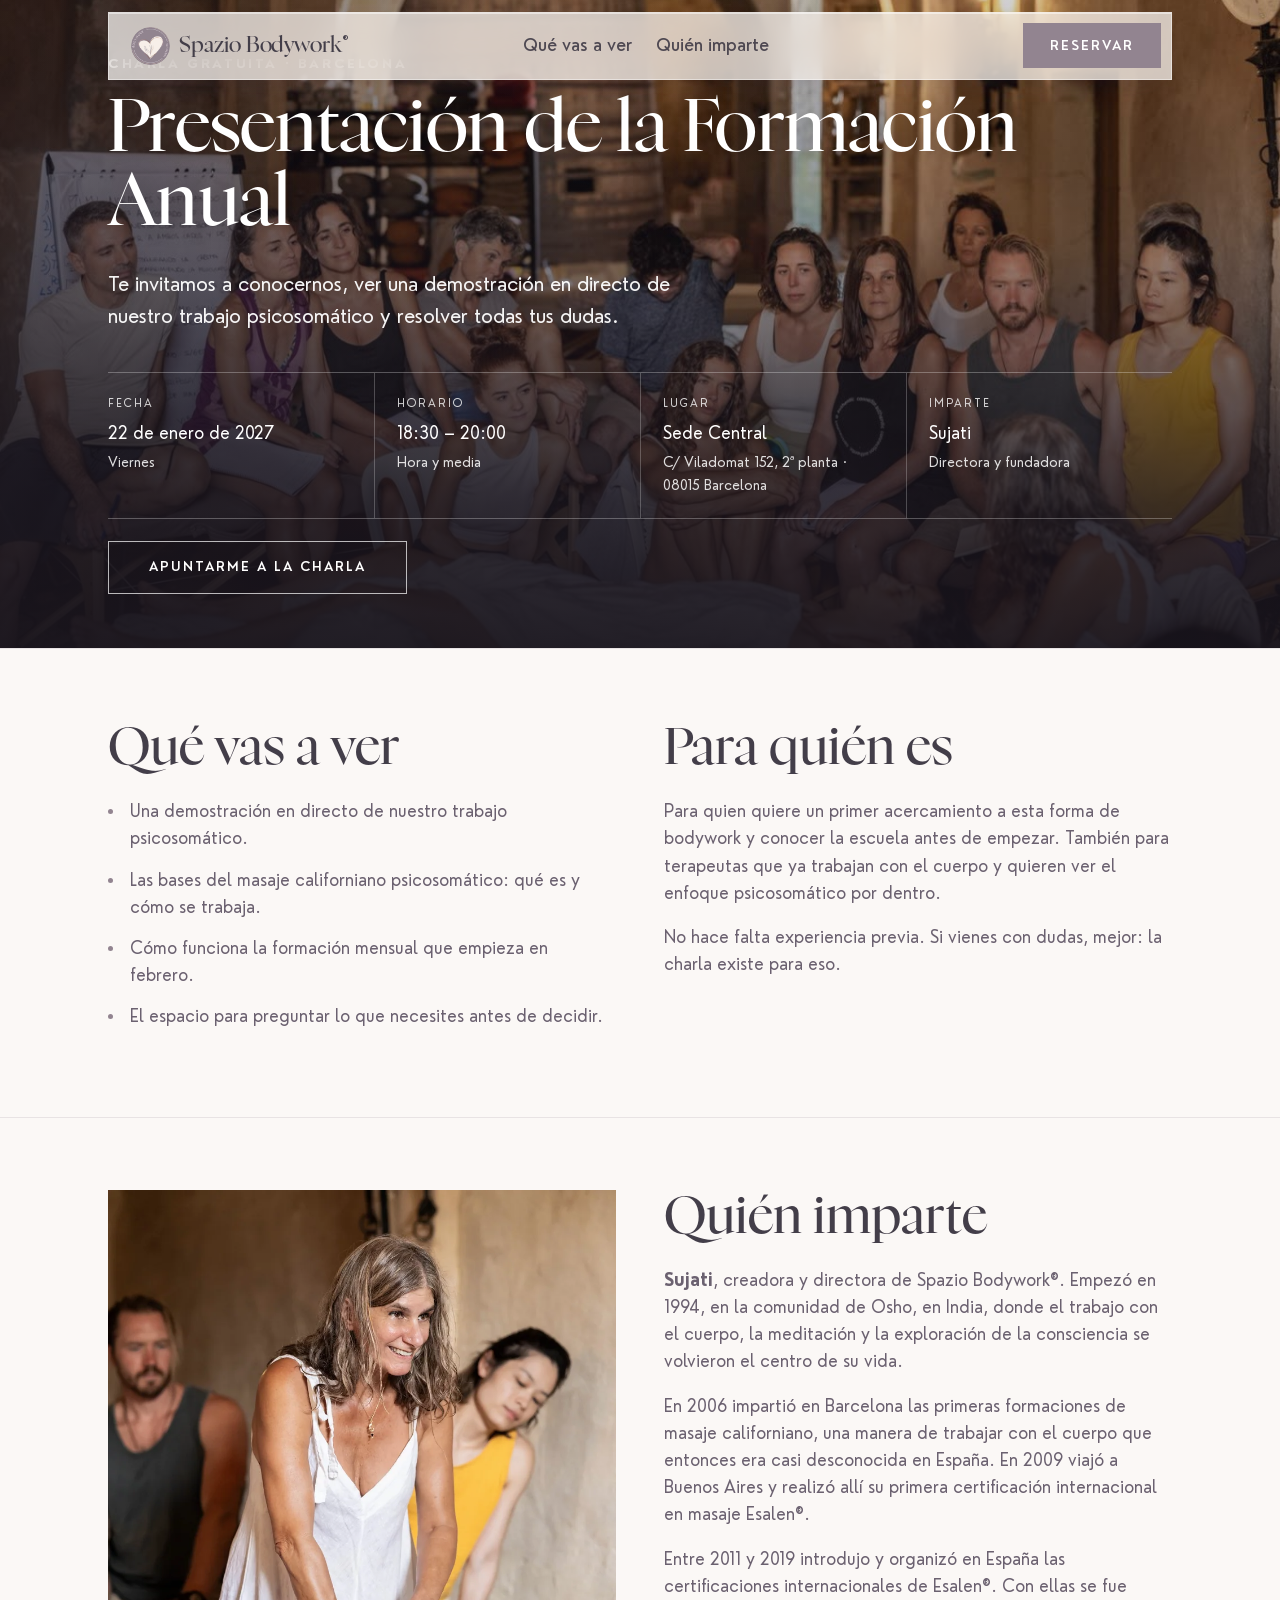
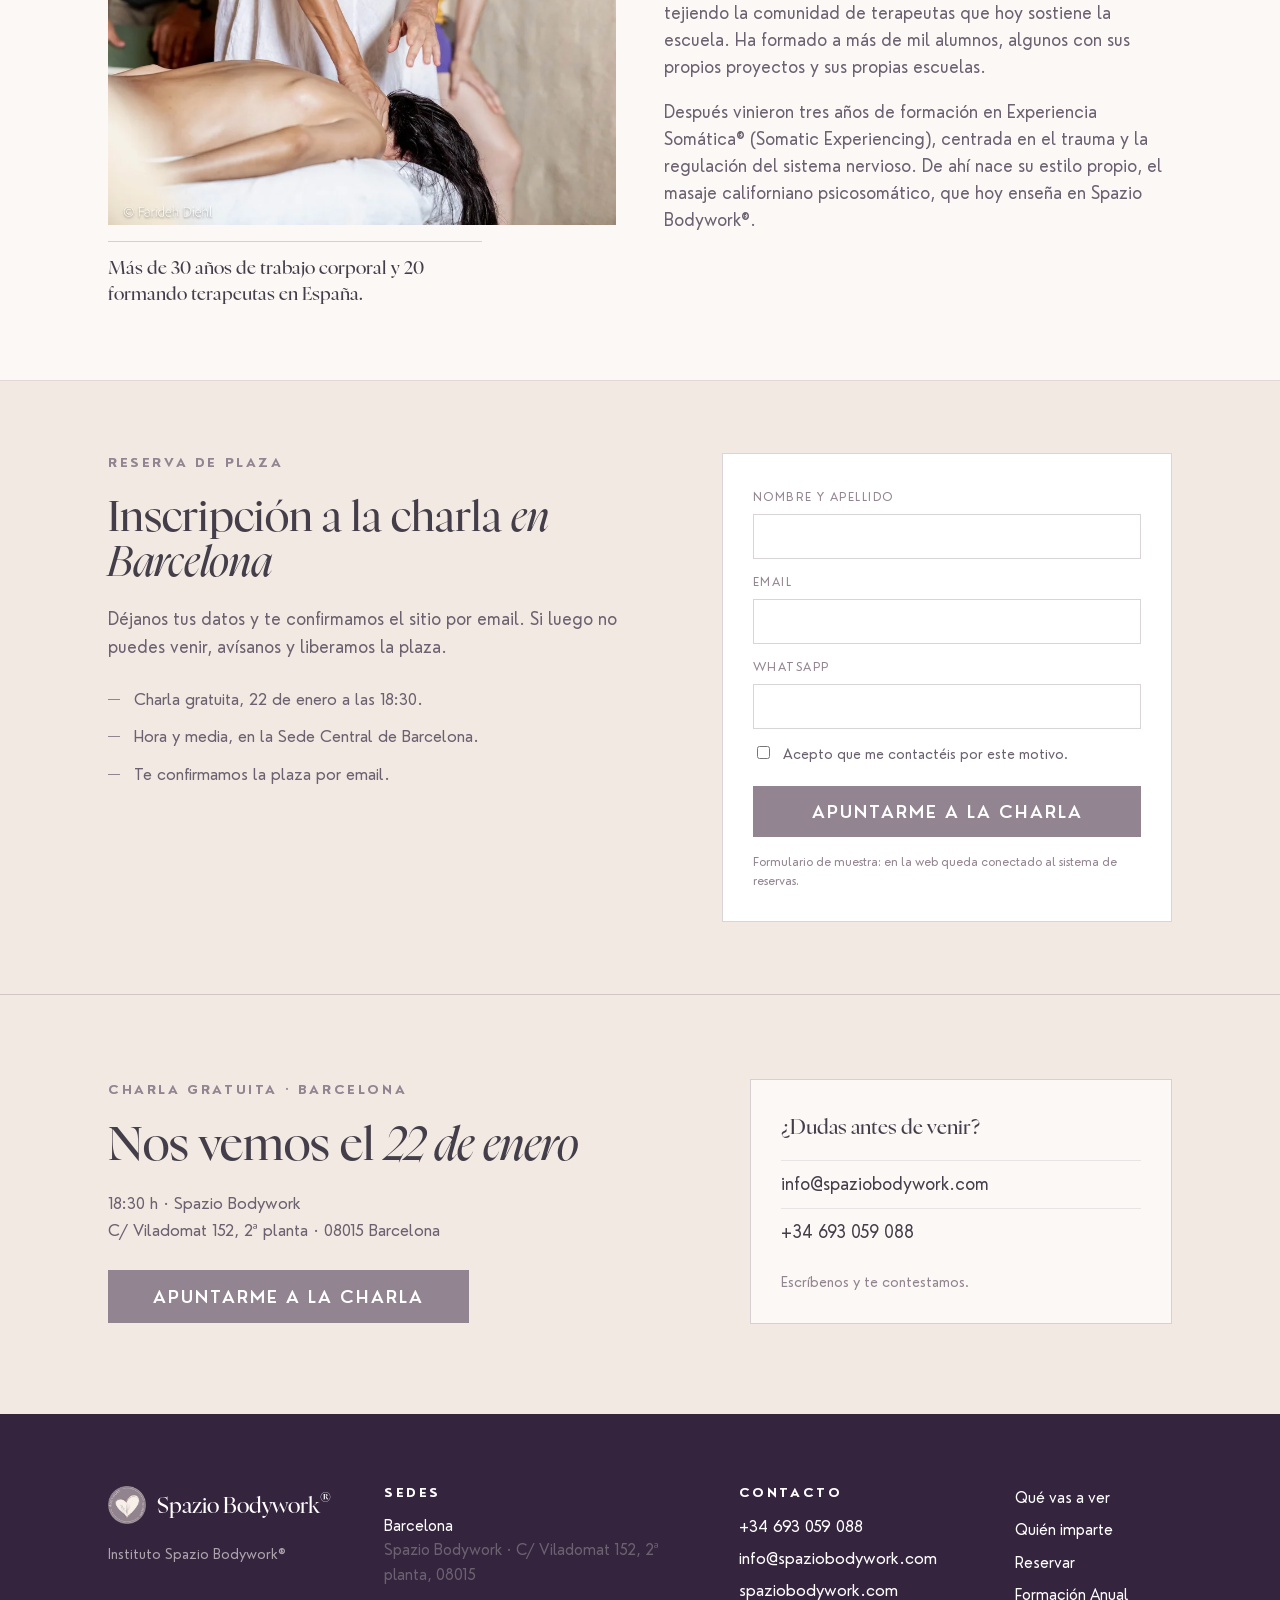
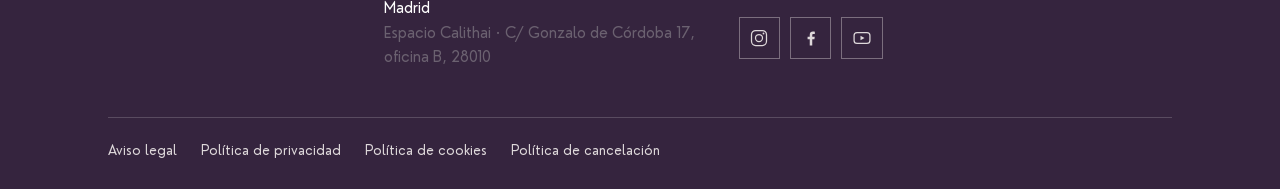
==== charla/index.html @ 4efbade4 "Charla: mas aire entre cabecera y antetitulo en movil" ====
<!doctype html>
<html lang="es">
<head>
<meta charset="utf-8">
<meta name="viewport" content="width=device-width, initial-scale=1">
<meta name="robots" content="noindex, nofollow">
<title>Charla gratuita · Presentación de la Formación Anual · Barcelona, 22 de enero de 2027</title>
<meta name="description" content="Charla gratuita de presentación de la Formación Anual de Masaje Californiano Psicosomático. Barcelona, 22 de enero de 2027, de 18:30 a 20:00. Imparte Sujati.">
<link rel="stylesheet" href="../formacion-anual/fonts.css">
<style>
  :root{
    /* identidad del sitio (igual que Formación Anual e Inmersión) */
    --primary:#928490; --secondary:#DBC1AD; --textc:#433E49; --accent:#35243E;
    --white:#FBF8F6; --paperc:#F3E8EB; --muted:#6B6170;
    --line:rgb(146 132 144/.35); --line-soft:rgb(146 132 144/.18);
    --plum:var(--textc); --plum-soft:var(--muted); --mauve:var(--primary); --ink:var(--textc);
    --cream:var(--paperc); --paper:var(--white);
    --serif:'Nyght Serif','Cormorant Garamond',Georgia,serif;
    --sans:'Nourd','Inter',system-ui,sans-serif;
  }
  *{box-sizing:border-box}
  html{-webkit-text-size-adjust:100%}
  body{margin:0;background:var(--paper);color:var(--ink);font-family:var(--sans);font-weight:400;font-size:1.0625rem;line-height:1.6}
  a{color:inherit}
  .wrap{max-width:1120px;margin:0 auto;padding:0 28px}
  /* cabecera (misma que Formación Anual e Inmersión) */
  .site-header{position:fixed;inset:.75rem 0 auto 0;z-index:50;width:calc(min(1120px,100%) - 56px);margin-inline:auto;
    display:grid;grid-template-columns:1fr auto 1fr;align-items:center;gap:1rem;
    padding:.65rem .65rem .65rem 1.4rem;color:var(--plum);
    background:rgb(251 248 246/.74);-webkit-backdrop-filter:blur(18px) saturate(1.4);backdrop-filter:blur(18px) saturate(1.4);
    border:1px solid rgb(255 255 255/.45);box-shadow:0 10px 30px -18px rgb(53 36 62/.35), inset 0 1px 0 rgb(255 255 255/.5)}
  @supports not ((backdrop-filter:blur(1px)) or (-webkit-backdrop-filter:blur(1px))){.site-header{background:rgb(251 248 246/.94)}}
  .site-header .wordmark{font-family:var(--serif);font-weight:400;font-size:1.35rem;letter-spacing:-.005em;
    text-decoration:none;white-space:nowrap;color:var(--plum);display:inline-flex;align-items:center;gap:.6rem}
  .site-header .isotipo{width:2.4rem;height:2.4rem;flex:none;border-radius:50%}
  .site-header .wordmark sup{font-family:var(--sans);font-size:.5em;margin-left:1px}
  .site-nav{display:flex;gap:clamp(1.25rem,.9rem + .8vw,2.25rem)}
  .site-nav a{font-size:1.0625rem;font-weight:500;text-decoration:none;opacity:.92;color:var(--plum)}
  .site-nav a:hover{opacity:1;text-decoration:underline;text-underline-offset:6px;text-decoration-thickness:1px}
  .site-header .btn{justify-self:end;margin-top:0;padding:11px 26px;font-size:.8125rem}
  .nav-toggle{display:none;width:2.6rem;height:2.6rem;padding:0;flex:none;align-items:center;justify-content:center;
    flex-direction:column;gap:4px;border:1px solid var(--line);background:transparent;cursor:pointer}
  .nav-toggle span{display:block;width:1.1rem;height:1px;background:var(--plum);transition:transform .3s ease,opacity .3s ease}
  body.nav-open .nav-toggle span:first-child{transform:translateY(5px) rotate(45deg)}
  body.nav-open .nav-toggle span:nth-child(2){opacity:0}
  body.nav-open .nav-toggle span:last-child{transform:translateY(-5px) rotate(-45deg)}
  .nav-cta{display:none}
  /* hero */
  /* hero: la información va encima de la foto */
  .hero{position:relative;isolation:isolate;color:#fff;display:flex;align-items:flex-end;
        min-height:clamp(560px,72vh,760px);overflow:hidden;background:#2a2530}
  .hero-img{position:absolute;inset:0;width:100%;height:100%;object-fit:cover;object-position:50% 38%;z-index:-2}
  .hero-scrim{position:absolute;inset:0;z-index:-1;
    background:
      linear-gradient(180deg,rgba(24,20,28,.20) 0%,rgba(24,20,28,.40) 38%,rgba(24,20,28,.84) 78%,rgba(24,20,28,.94) 100%),
      linear-gradient(90deg,rgba(24,20,28,.5) 0%,rgba(24,20,28,.22) 42%,rgba(24,20,28,0) 68%)}
  .hero-inner{width:100%;max-width:1120px;margin:0 auto;padding:0 28px 54px}
  .hero .label{color:rgba(255,255,255,.88);margin-bottom:18px}
  .hero h1{color:#fff;max-width:24ch;text-shadow:0 1px 24px rgba(0,0,0,.25)}
  .hero .lead{color:rgba(255,255,255,.95);max-width:52ch}
  .label{font-weight:700;font-size:.8125rem;letter-spacing:.2em;text-transform:uppercase;color:var(--mauve);margin:0 0 22px}
  h1{font-family:var(--serif);font-weight:400;font-size:clamp(2.4rem,1.2rem + 4.2vw,5.6rem);line-height:1.02;letter-spacing:-.01em;margin:0;max-width:22ch;color:var(--plum)}
  h1 em{font-style:italic}
  .lead{font-size:1.25rem;line-height:1.6;max-width:54ch;margin:26px 0 0;color:var(--plum-soft)}
  .datos{display:grid;grid-template-columns:repeat(4,minmax(0,1fr));gap:0;margin:40px 0 0;border-top:1px solid rgba(255,255,255,.28);border-bottom:1px solid rgba(255,255,255,.28)}
  .dato{padding:22px 22px 22px 0}
  .dato + .dato{padding-left:22px;border-left:1px solid rgba(255,255,255,.24)}
  .dato dt{font-size:11px;letter-spacing:.18em;text-transform:uppercase;color:rgba(255,255,255,.8);margin:0 0 8px}
  .dato dd{margin:0;font-size:17px;color:#fff}
  .dato dd span{display:block;font-size:14px;color:rgba(255,255,255,.85);margin-top:4px}
  /* secciones */
  section.blk{padding:72px 0;border-top:1px solid var(--line-soft);scroll-margin-top:96px}
  h2{font-family:var(--serif);font-weight:400;font-size:clamp(2.1rem,1.6rem + 2vw,3.6rem);line-height:1.08;letter-spacing:0;margin:0 0 22px;color:var(--plum);max-width:26ch}
  .cols{display:grid;grid-template-columns:minmax(0,1fr) minmax(0,1fr);gap:48px}
  ul.lista{list-style:none;margin:0;padding:0}
  ul.lista li{position:relative;padding:0 0 14px 22px;color:var(--plum-soft)}
  ul.lista li:before{content:"";position:absolute;left:0;top:11px;width:5px;height:5px;border-radius:50%;background:var(--mauve)}
  p{max-width:62ch;color:var(--plum-soft)}
  /* cierre */
  .cierre{background:rgb(219 193 173 / .28);border-top:1px solid var(--line);padding:84px 0 90px}
  .cierre-in{display:grid;grid-template-columns:minmax(0,1.15fr) minmax(0,.85fr);gap:72px;align-items:center}
  .cierre .label{color:var(--mauve)}
  .cierre h2{max-width:22ch;font-size:clamp(30px,3.6vw,46px);margin-bottom:18px}
  .cierre h2 em{font-style:italic}
  .cierre .btn{margin-top:26px}
  .contacto{background:var(--white);border:1px solid var(--line);padding:32px 30px 30px}
  .contacto-t{font-family:var(--serif);font-size:20px;color:var(--plum);margin:0 0 16px;max-width:none}
  .contacto-l{display:block;font-size:17px;color:var(--plum);text-decoration:none;padding:10px 0;border-top:1px solid var(--line-soft)}
  .contacto-l:hover{color:var(--mauve)}
  .contacto-n{margin:14px 0 0;font-size:14px;color:var(--mauve);max-width:none}
  .btn{display:inline-flex;align-items:center;justify-content:center;gap:.8rem;background:var(--primary);color:#fff;text-decoration:none;
       padding:15px 44px;border-radius:0;border:1px solid transparent;font-family:var(--sans);font-weight:600;
       font-size:clamp(.95rem,.9rem + .25vw,1.1875rem);letter-spacing:2px;text-transform:uppercase;line-height:21px;margin-top:30px;
       transition:background-color .25s ease,color .25s ease}
  .btn:hover{background:var(--plum)}
  .nota{margin:16px 0 0;font-size:14px;color:var(--mauve)}
  .hero-cta{margin:22px 0 0}
  .hero-cta a{display:inline-flex;align-items:center;justify-content:center;padding:15px 40px;border:1px solid rgb(255 255 255/.7);
    font-family:var(--sans);font-weight:600;font-size:.8125rem;letter-spacing:2px;text-transform:uppercase;color:#fff;
    text-decoration:none;transition:background-color .25s ease,color .25s ease}
  .hero-cta a:hover{background:#fff;color:var(--plum)}
  .quiente{align-items:start}
  .retrato{margin:0}
  .retrato img{width:100%;height:auto;display:block;filter:saturate(.95)}
  .retrato figcaption{font-family:var(--serif);font-size:18px;line-height:1.45;color:var(--plum);
    margin-top:16px;padding-top:14px;border-top:1px solid var(--line);max-width:34ch}
  .cierre-datos{margin:0;font-size:16px;line-height:1.7;color:var(--plum-soft)}
  .reserva{background:rgb(219 193 173 / .28)}
  .form-wrap{display:grid;grid-template-columns:minmax(0,1.1fr) minmax(0,.9fr);gap:64px;align-items:start}
  .reserva-txt .label{color:var(--mauve)}
  .reserva-txt h2{font-size:clamp(28px,3.4vw,42px);max-width:20ch;margin-bottom:20px}
  .reserva-txt h2 em{font-style:italic}
  .mini{list-style:none;margin:26px 0 0;padding:0}
  .mini li{position:relative;padding:0 0 12px 26px;color:var(--plum-soft);font-size:16px}
  .mini li:before{content:"";position:absolute;left:0;top:12px;width:12px;height:1px;background:var(--mauve)}
  .form.card{background:#fff;border:1px solid var(--line);padding:34px 30px 30px}
  .form{display:grid;gap:14px}
  .form label{display:block;font-size:12px;letter-spacing:.12em;text-transform:uppercase;color:var(--mauve)}
  .form input[type=text],.form input[type=email],.form input[type=tel]{
    display:block;width:100%;margin-top:7px;padding:12px 14px;border:1px solid var(--line);
    background:#fff;font-family:var(--sans);font-size:16px;color:var(--ink)}
  .form input:focus{outline:none;border-color:var(--mauve)}
  .form .check{display:flex;gap:10px;align-items:flex-start;font-size:14px;letter-spacing:0;text-transform:none;color:var(--plum-soft)}
  .form .check input{margin-top:3px}
  .form .btn{margin-top:6px;border:0;cursor:pointer;font-family:var(--sans)}
  .form-aviso{margin:2px 0 0;font-size:12px;color:var(--mauve)}
  .form-nota{font-size:14px;color:var(--mauve)}
  /* pie de página (mismo patrón que la landing de Formación Anual) */
  .site-footer{background:var(--accent);color:rgb(251 248 246/.85);padding:72px 0 28px;font-size:1rem}
  .site-footer a{text-decoration:none}
  .site-footer a:hover{text-decoration:underline;text-underline-offset:5px}
  .site-footer :focus-visible{outline-color:var(--white)}
  .footer-main{display:grid;grid-template-columns:3fr 4fr 3fr 2fr;gap:40px;padding-bottom:38px}
  .wordmark{display:inline-flex;align-items:center;gap:.7rem;color:#fff;font-family:var(--serif);font-size:1.35rem;letter-spacing:-.005em}
  .isotipo{width:38px;height:38px;display:block}
  .footer-name{margin:.7rem 0 0;color:rgb(251 248 246/.6);font-size:.875rem}
  .footer-h{font-family:var(--sans);font-weight:700;font-size:.8125rem;letter-spacing:.2em;text-transform:uppercase;color:#fff;margin:0 0 14px}
  .site-footer address{font-style:normal;font-size:.95rem;line-height:1.6}
  .site-footer address span{display:block;color:#fff}
  .site-footer address p{margin:0 0 .6rem}
  .footer-col p{margin:0 0 .4rem}
  .footer-col a{color:#fff}
  .social{list-style:none;margin:14px 0 0;padding:0;display:flex;gap:.6rem}
  .social a{display:grid;place-content:center;width:2.6rem;height:2.6rem;border:1px solid rgb(251 248 246/.35);color:rgb(251 248 246/.85);transition:background .2s,color .2s}
  .social a:hover{background:#fff;color:var(--accent);border-color:#fff;text-decoration:none}
  .footer-nav{display:flex;flex-direction:column;gap:.5rem;font-size:.95rem}
  .footer-legal{padding-top:22px;border-top:1px solid rgb(251 248 246/.18)}
  .legal{display:flex;flex-wrap:wrap;gap:24px;font-size:.82rem;margin:0}
  @media (max-width:760px){
    .site-header{grid-template-columns:1fr auto auto;width:calc(100% - 16px);inset:.5rem .5rem auto .5rem;margin-inline:0;padding-left:1rem}
    .site-header .wordmark{font-size:1.15rem}
    .site-header .isotipo{width:2rem;height:2rem}
    .nav-toggle{display:flex}
    .site-nav{display:none;position:fixed;inset:4.2rem .5rem auto .5rem;z-index:49;flex-direction:column;gap:0;padding:.25rem 1.25rem;
      background:rgb(251 248 246/.98);border:1px solid var(--line);box-shadow:0 24px 44px -30px rgb(53 36 62/.55)}
    body.nav-open .site-nav{display:flex}
    .site-nav a{padding-block:.9rem;border-bottom:1px solid var(--line)}
    .site-nav a:last-child{border-bottom:0}
    .nav-cta{display:block;color:var(--plum);font-weight:700}
    .site-header .btn--sm{display:none}
  }
  @media (max-width:900px){.footer-main{grid-template-columns:1fr 1fr;gap:32px}}
  @media (max-width:600px){.site-footer{padding:52px 0 24px}.footer-main{grid-template-columns:1fr;gap:28px}}
  @media (max-width:760px){
    .site-header{grid-template-columns:1fr auto auto;width:calc(100% - 16px);inset:.5rem .5rem auto .5rem;margin-inline:0;padding-left:1rem}
    .site-header .wordmark{font-size:1.15rem}
    .site-header .isotipo{width:2rem;height:2rem}
    .nav-toggle{display:flex}
    .site-nav{display:none;position:fixed;inset:4.2rem .5rem auto .5rem;z-index:49;flex-direction:column;gap:0;padding:.25rem 1.25rem;
      background:rgb(251 248 246/.98);border:1px solid var(--line);box-shadow:0 24px 44px -30px rgb(53 36 62/.55)}
    body.nav-open .site-nav{display:flex}
    .site-nav a{padding-block:.9rem;border-bottom:1px solid var(--line)}
    .site-nav a:last-child{border-bottom:0}
    .nav-cta{display:block;color:var(--plum);font-weight:700}
    .site-header .btn--sm{display:none}
  }
  @media (max-width:900px){
    .datos{grid-template-columns:repeat(2,minmax(0,1fr))}
    .dato:nth-child(3){padding-left:0;border-left:0;border-top:1px solid var(--line)}
    .dato:nth-child(4){border-top:1px solid var(--line)}
  }
  @media (max-width:760px){
    .hero{min-height:0;display:block}
    .hero-inner{padding:138px 22px 40px}
    .hero-cta{margin-top:26px}
    .hero .lead{font-size:17px}
    .lead{font-size:18px}
    .datos{grid-template-columns:1fr;margin-top:28px}
    .dato{padding:12px 0}
    .dato + .dato{padding-left:0;border-left:0;border-top:1px solid var(--line)}
    section.blk{padding:52px 0}
    .cols{grid-template-columns:1fr;gap:26px}
    .form-wrap{grid-template-columns:1fr;gap:30px}
    .form.card{padding:26px 22px 22px}
    .cierre{padding:56px 0 62px}
    .cierre-in{grid-template-columns:1fr;gap:34px}
  }
</style>
</head>
<body>

<header class="site-header">
  <a class="wordmark" href="../formacion-anual/">
    <img class="isotipo" src="../formacion-anual/img/isotipo-spazio.webp" width="256" height="256" alt="">
    <span>Spazio Bodywork<sup>®</sup></span>
  </a>
  <nav class="site-nav" id="site-nav" aria-label="Secciones">
    <a href="#que-vas-a-ver">Qué vas a ver</a>
    <a href="#quien-imparte">Quién imparte</a>
    <a class="nav-cta" href="#reserva">Reservar</a>
  </nav>
  <a class="btn btn--solid btn--sm" href="#reserva">Reservar</a>
  <button class="nav-toggle" type="button" aria-expanded="false" aria-controls="site-nav" aria-label="Abrir menú">
    <span></span><span></span><span></span>
  </button>
</header>

<main>
  <section class="hero">
    <img class="hero-img" src="img/charla-hero.jpg" alt="Sujati acompañando una práctica de masaje californiano ante un grupo alumnos" fetchpriority="high">
    <div class="hero-scrim"></div>
    <div class="hero-inner">
    <p class="label">Charla gratuita · Barcelona</p>
    <h1>Presentación de la Formación Anual</h1>
    <p class="lead">Te invitamos a conocernos, ver una demostración en directo de nuestro trabajo psicosomático y resolver todas tus dudas.</p>

    <dl class="datos">
      <div class="dato"><dt>Fecha</dt><dd>22 de enero de 2027<span>Viernes</span></dd></div>
      <div class="dato"><dt>Horario</dt><dd>18:30 – 20:00<span>Hora y media</span></dd></div>
      <div class="dato"><dt>Lugar</dt><dd>Sede Central<span>C/ Viladomat 152, 2ª planta · 08015 Barcelona</span></dd></div>
      <div class="dato"><dt>Imparte</dt><dd>Sujati<span>Directora y fundadora</span></dd></div>
    </dl>
    <p class="hero-cta"><a href="#reserva">Apuntarme a la charla</a></p>
    </div>
  </section>

  <section class="blk" id="que-vas-a-ver">
    <div class="wrap cols">
      <div>
        <h2>Qué vas a ver</h2>
        <ul class="lista">
          <li>Una demostración en directo de nuestro trabajo psicosomático.</li>
          <li>Las bases del masaje californiano psicosomático: qué es y cómo se trabaja.</li>
          <li>Cómo funciona la formación mensual que empieza en febrero.</li>
          <li>El espacio para preguntar lo que necesites antes de decidir.</li>
        </ul>
      </div>
      <div>
        <h2>Para quién es</h2>
        <p>Para quien quiere un primer acercamiento a esta forma de bodywork y conocer la escuela antes de empezar. También para terapeutas que ya trabajan con el cuerpo y quieren ver el enfoque psicosomático por dentro.</p>
        <p>No hace falta experiencia previa. Si vienes con dudas, mejor: la charla existe para eso.</p>
      </div>
    </div>
  </section>

  <section class="blk" id="quien-imparte">
    <div class="wrap cols quiente">
      <figure class="retrato">
        <img src="../formacion-anual/img/sujati.webp" alt="Sujati, directora y fundadora de Spazio Bodywork®">
        <figcaption>Más de 30 años de trabajo corporal y 20 formando terapeutas en España.</figcaption>
      </figure>
      <div>
        <h2>Quién imparte</h2>
        <p><strong>Sujati</strong>, creadora y directora de Spazio Bodywork®. Empezó en 1994, en la comunidad de Osho, en India, donde el trabajo con el cuerpo, la meditación y la exploración de la consciencia se volvieron el centro de su vida.</p>
        <p>En 2006 impartió en Barcelona las primeras formaciones de masaje californiano, una manera de trabajar con el cuerpo que entonces era casi desconocida en España. En 2009 viajó a Buenos Aires y realizó allí su primera certificación internacional en masaje Esalen®.</p>
        <p>Entre 2011 y 2019 introdujo y organizó en España las certificaciones internacionales de Esalen®. Con ellas se fue tejiendo la comunidad de terapeutas que hoy sostiene la escuela. Ha formado a más de mil alumnos, algunos con sus propios proyectos y sus propias escuelas.</p>
        <p>Después vinieron tres años de formación en Experiencia Somática® (Somatic Experiencing), centrada en el trauma y la regulación del sistema nervioso. De ahí nace su estilo propio, el masaje californiano psicosomático, que hoy enseña en Spazio Bodywork®.</p>
      </div>
    </div>
  </section>

  <section class="blk reserva" id="reserva">
    <div class="wrap form-wrap">
      <div class="reserva-txt">
        <p class="label">Reserva de plaza</p>
        <h2>Inscripción a la charla <em>en Barcelona</em></h2>
        <p>Déjanos tus datos y te confirmamos el sitio por email. Si luego no puedes venir, avísanos y liberamos la plaza.</p>
        <ul class="mini">
          <li>Charla gratuita, 22 de enero a las 18:30.</li>
          <li>Hora y media, en la Sede Central de Barcelona.</li>
          <li>Te confirmamos la plaza por email.</li>
        </ul>
      </div>
      <!-- FORM: en WordPress se sustituye por el formulario del plugin de reservas -->
      <form class="form card" method="post" action="#reserva">
        <label>Nombre y apellido<input type="text" name="nombre" autocomplete="name" required></label>
        <label>Email<input type="email" name="email" autocomplete="email" required></label>
        <label>WhatsApp<input type="tel" name="telefono" autocomplete="tel" required></label>
        <label class="check"><input type="checkbox" name="consent" required> Acepto que me contactéis por este motivo.</label>
        <button class="btn" type="submit">Apuntarme a la charla</button>
        <p class="form-aviso">Formulario de muestra: en la web queda conectado al sistema de reservas.</p>
      </form>
    </div>
  </section>

  <section class="cierre">
    <div class="wrap cierre-in">
      <div class="cierre-txt">
        <p class="label">Charla gratuita · Barcelona</p>
        <h2>Nos vemos el <em>22 de enero</em></h2>
        <p class="cierre-datos">18:30 h · Spazio Bodywork<br>C/ Viladomat 152, 2ª planta · 08015 Barcelona</p>
        <a class="btn" href="#reserva">Apuntarme a la charla</a>
      </div>
      <aside class="contacto">
        <p class="contacto-t">¿Dudas antes de venir?</p>
        <a class="contacto-l" href="mailto:info@spaziobodywork.com">info@spaziobodywork.com</a>
        <a class="contacto-l" href="tel:+34693059088">+34 693 059 088</a>
        <p class="contacto-n">Escríbenos y te contestamos.</p>
      </aside>
    </div>
  </section>
</main>

<footer class="site-footer">
  <div class="wrap">
    <div class="footer-main">
      <div class="footer-brand">
        <a class="wordmark" href="https://spaziobodywork.com/" target="_blank" rel="noopener">
          <img class="isotipo" src="../formacion-anual/img/isotipo-spazio.webp" width="256" height="256" alt="">
          <span>Spazio Bodywork<sup>®</sup></span>
        </a>
        <p class="footer-name">Instituto Spazio Bodywork®</p>
      </div>

      <div class="footer-col">
        <h2 class="footer-h">Sedes</h2>
        <address>
          <p><span>Barcelona</span> Spazio Bodywork · C/ Viladomat 152, 2ª planta, 08015</p>
          <p><span>Madrid</span> Espacio Calithai · C/ Gonzalo de Córdoba 17, oficina B, 28010</p>
        </address>
      </div>

      <div class="footer-col footer-contact">
        <h2 class="footer-h">Contacto</h2>
        <p><a href="tel:+34693059088">+34 693 059 088</a></p>
        <p><a href="mailto:info@spaziobodywork.com">info@spaziobodywork.com</a></p>
        <p><a href="https://spaziobodywork.com/" target="_blank" rel="noopener">spaziobodywork.com</a></p>
        <ul class="social" aria-label="Redes sociales">
          <li><a href="https://www.instagram.com/spaziobodywork/" target="_blank" rel="noopener" aria-label="Instagram">
            <svg viewBox="0 0 24 24" width="20" height="20" aria-hidden="true"><rect x="3" y="3" width="18" height="18" rx="5" fill="none" stroke="currentColor" stroke-width="1.5"/><circle cx="12" cy="12" r="4.2" fill="none" stroke="currentColor" stroke-width="1.5"/><circle cx="17.4" cy="6.6" r="1.1" fill="currentColor"/></svg></a></li>
          <li><a href="https://www.facebook.com/Spaziobodywork" target="_blank" rel="noopener" aria-label="Facebook">
            <svg viewBox="0 0 24 24" width="20" height="20" aria-hidden="true"><path d="M13.5 21v-7.5h2.6l.4-3h-3V8.6c0-.9.3-1.5 1.5-1.5h1.6V4.4c-.3 0-1.2-.1-2.3-.1-2.3 0-3.8 1.4-3.8 3.9v2.3H7.9v3h2.6V21z" fill="currentColor"/></svg></a></li>
          <li><a href="https://www.youtube.com/@spaziobodywork4322" target="_blank" rel="noopener" aria-label="YouTube">
            <svg viewBox="0 0 24 24" width="20" height="20" aria-hidden="true"><rect x="2.5" y="5.5" width="19" height="13" rx="3.5" fill="none" stroke="currentColor" stroke-width="1.5"/><path d="M10.2 9.2v5.6l4.8-2.8z" fill="currentColor"/></svg></a></li>
        </ul>
      </div>

      <nav class="footer-col footer-nav" aria-label="Secciones">
        <a href="#que-vas-a-ver">Qué vas a ver</a>
        <a href="#quien-imparte">Quién imparte</a>
        <a href="#reserva">Reservar</a>
        <a href="../formacion-anual/">Formación Anual</a>
      </nav>
    </div>

    <div class="footer-legal">
      <nav class="legal" aria-label="Legal">
        <a href="https://spaziobodywork.com/aviso-legal/" target="_blank" rel="noopener">Aviso legal</a>
        <a href="https://spaziobodywork.com/politicas-de-privacidad/" target="_blank" rel="noopener">Política de privacidad</a>
        <a href="https://spaziobodywork.com/politica-de-cookies/" target="_blank" rel="noopener">Política de cookies</a>
        <a href="https://spaziobodywork.com/politica-de-cancelacion/" target="_blank" rel="noopener">Política de cancelación</a>
      </nav>
    </div>
  </div>
</footer>

<script>
  (function(){
    var t=document.querySelector('.nav-toggle');
    if(!t) return;
    t.addEventListener('click',function(){
      var open=document.body.classList.toggle('nav-open');
      t.setAttribute('aria-expanded',open?'true':'false');
    });
    document.querySelectorAll('.site-nav a').forEach(function(a){
      a.addEventListener('click',function(){document.body.classList.remove('nav-open');t.setAttribute('aria-expanded','false');});
    });
  })();
</script>
</body>
</html>
---- formacion-anual/fonts.css ----
/* Fuentes oficiales entregadas por el cliente (Nyght Serif: woff2 del paquete WEB; Nourd: ttf).
   Solo para la maqueta; en el sitio las carga Elementor. Nourd no tiene itálica. */
@font-face { font-family: 'Nyght Serif'; font-style: normal; font-weight: 300; font-display: swap; src: url('fonts/oficial/NyghtSerif-Light.woff2') format('woff2'); }
@font-face { font-family: 'Nyght Serif'; font-style: italic; font-weight: 300; font-display: swap; src: url('fonts/oficial/NyghtSerif-LightItalic.woff2') format('woff2'); }
@font-face { font-family: 'Nyght Serif'; font-style: normal; font-weight: 400; font-display: swap; src: url('fonts/oficial/NyghtSerif-Regular.woff2') format('woff2'); }
@font-face { font-family: 'Nyght Serif'; font-style: italic; font-weight: 400; font-display: swap; src: url('fonts/oficial/NyghtSerif-RegularItalic.woff2') format('woff2'); }
@font-face { font-family: 'Nyght Serif'; font-style: normal; font-weight: 500; font-display: swap; src: url('fonts/oficial/NyghtSerif-Medium.woff2') format('woff2'); }
@font-face { font-family: 'Nyght Serif'; font-style: italic; font-weight: 500; font-display: swap; src: url('fonts/oficial/NyghtSerif-MediumItalic.woff2') format('woff2'); }
@font-face { font-family: 'Nyght Serif'; font-style: normal; font-weight: 700; font-display: swap; src: url('fonts/oficial/NyghtSerif-Bold.woff2') format('woff2'); }
@font-face { font-family: 'Nyght Serif'; font-style: italic; font-weight: 700; font-display: swap; src: url('fonts/oficial/NyghtSerif-BoldItalic.woff2') format('woff2'); }
@font-face { font-family: 'Nyght Serif'; font-style: normal; font-weight: 800; font-display: swap; src: url('fonts/oficial/NyghtSerif-Dark.woff2') format('woff2'); }
@font-face { font-family: 'Nyght Serif'; font-style: italic; font-weight: 800; font-display: swap; src: url('fonts/oficial/NyghtSerif-DarkItalic.woff2') format('woff2'); }
@font-face { font-family: 'Nourd'; font-style: normal; font-weight: 300; font-display: swap; src: url('fonts/oficial/nourd_light.ttf') format('truetype'); }
@font-face { font-family: 'Nourd'; font-style: normal; font-weight: 400; font-display: swap; src: url('fonts/oficial/nourd_regular.ttf') format('truetype'); }
@font-face { font-family: 'Nourd'; font-style: normal; font-weight: 500; font-display: swap; src: url('fonts/oficial/nourd_medium.ttf') format('truetype'); }
@font-face { font-family: 'Nourd'; font-style: normal; font-weight: 600; font-display: swap; src: url('fonts/oficial/nourd_semi_bold.ttf') format('truetype'); }
@font-face { font-family: 'Nourd'; font-style: normal; font-weight: 700; font-display: swap; src: url('fonts/oficial/nourd_bold.ttf') format('truetype'); }
@font-face { font-family: 'Nourd'; font-style: normal; font-weight: 800; font-display: swap; src: url('fonts/oficial/nourd_heavy.ttf') format('truetype'); }
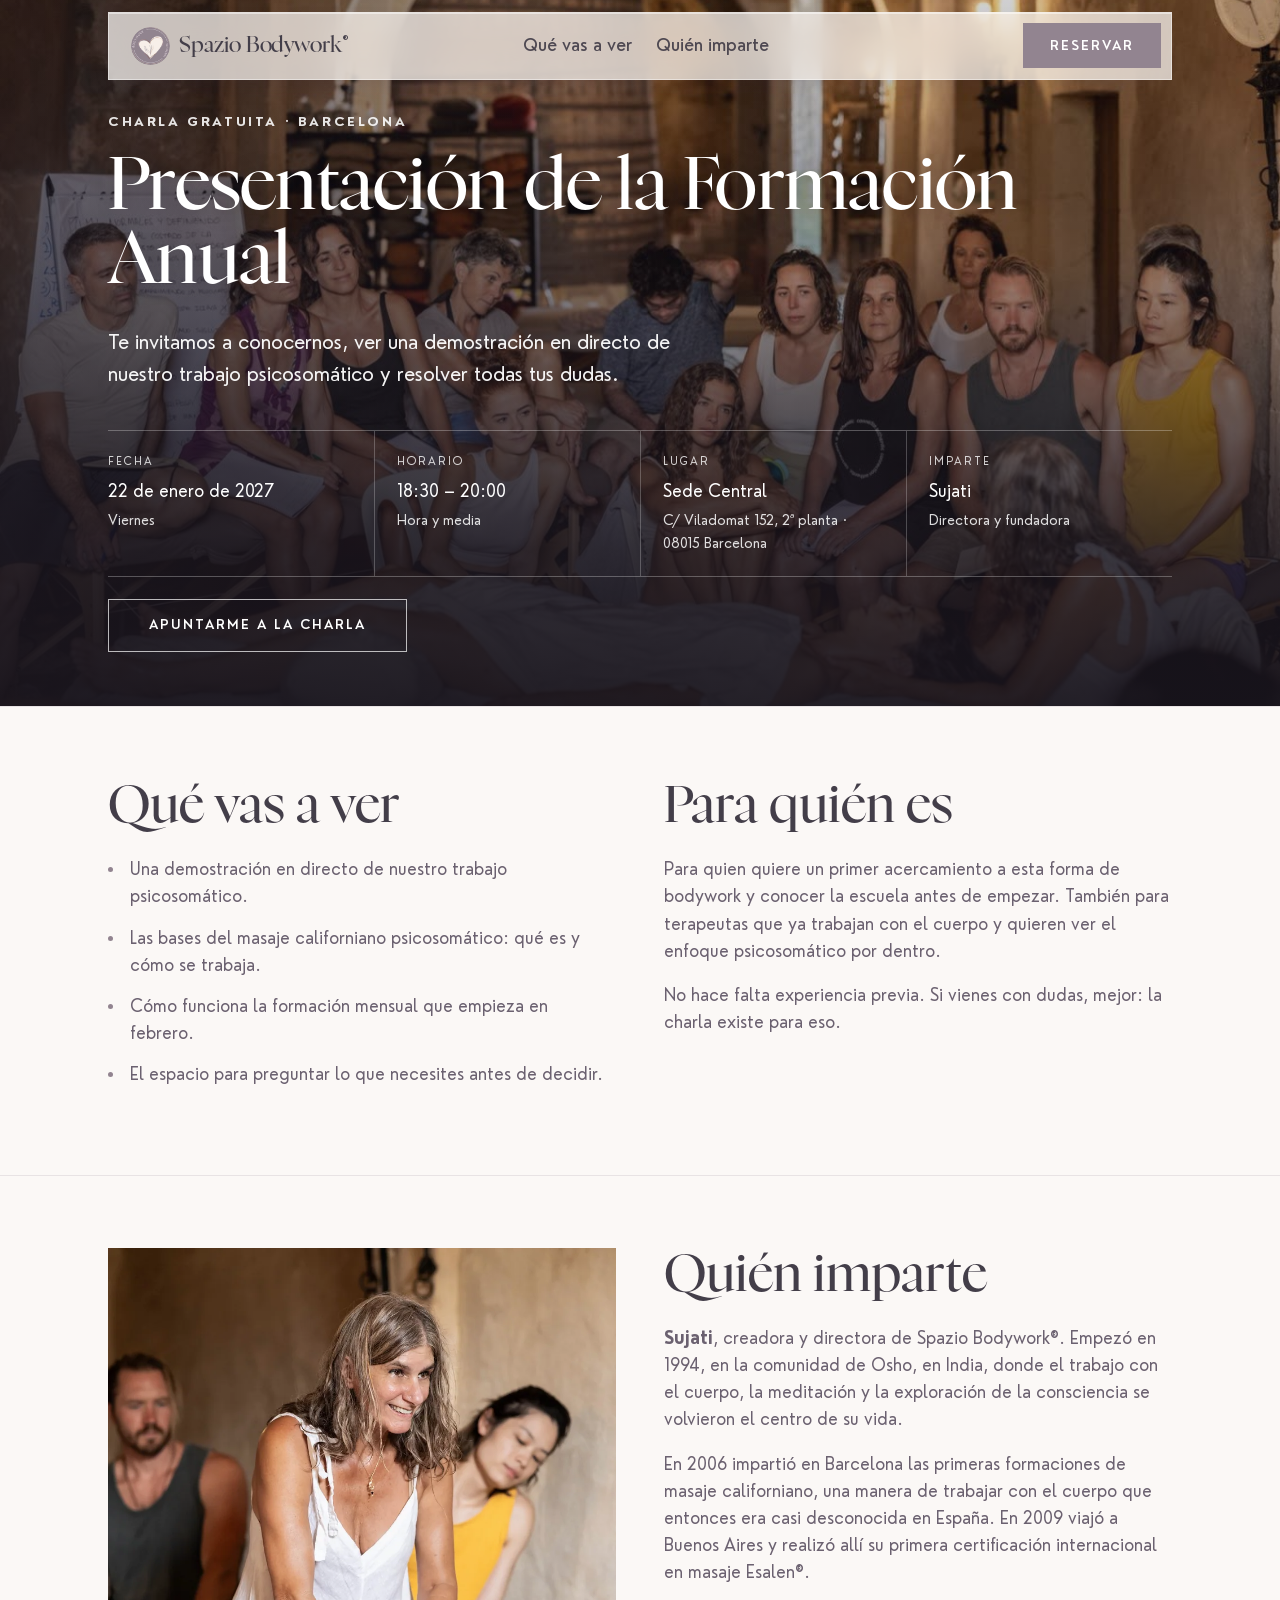
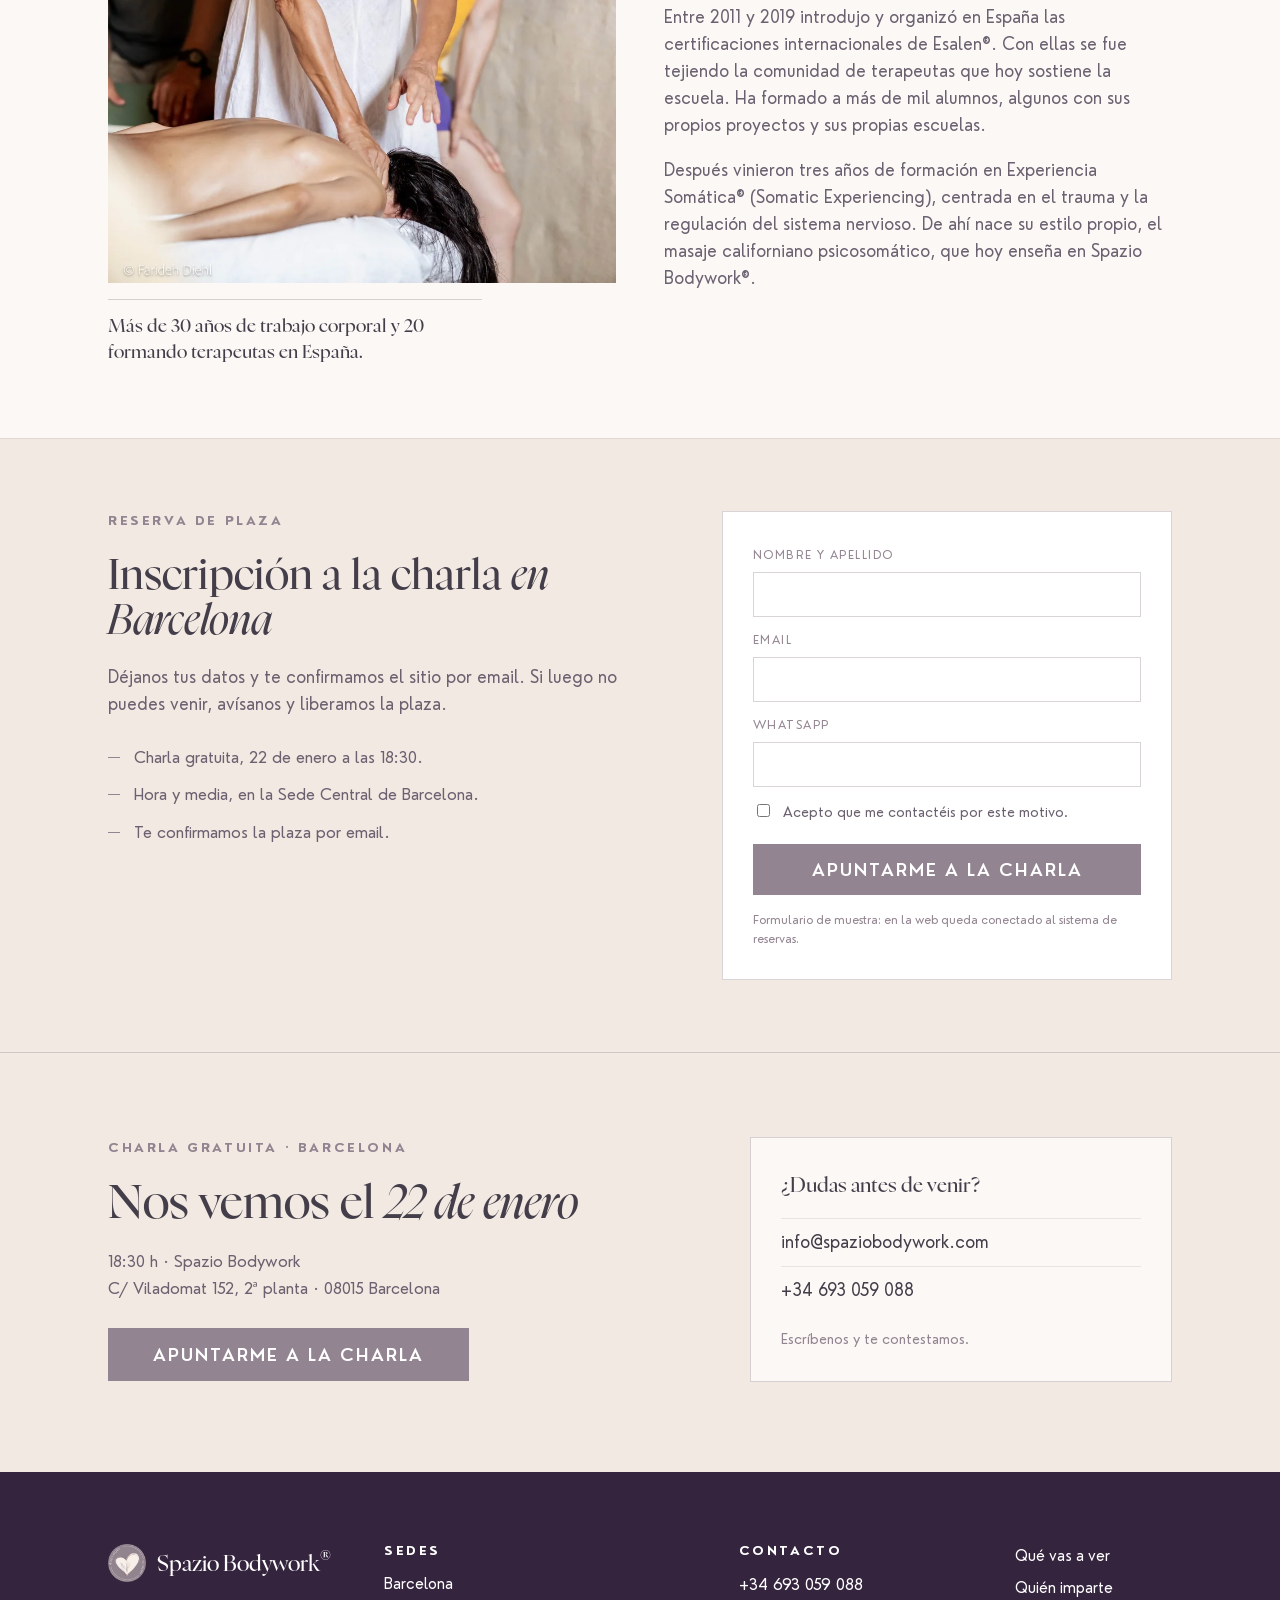
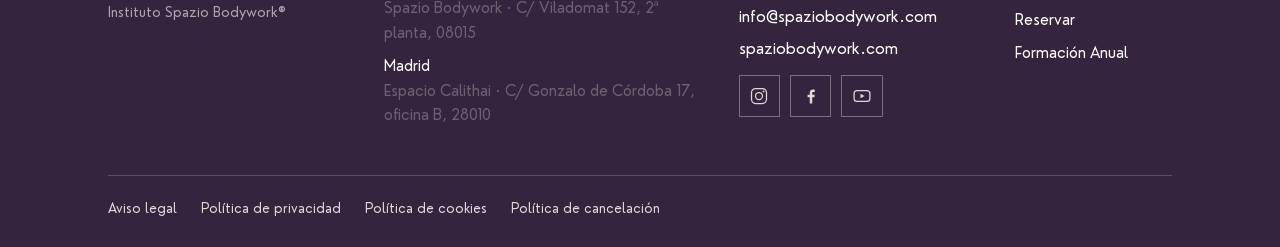
==== commit 4a50cf1f: "Charla: el antetitulo no queda bajo la cabecera en escritorio" ====
--- a/charla/index.html
+++ b/charla/index.html
@@ -54,7 +54,7 @@
     background:
       linear-gradient(180deg,rgba(24,20,28,.20) 0%,rgba(24,20,28,.40) 38%,rgba(24,20,28,.84) 78%,rgba(24,20,28,.94) 100%),
       linear-gradient(90deg,rgba(24,20,28,.5) 0%,rgba(24,20,28,.22) 42%,rgba(24,20,28,0) 68%)}
-  .hero-inner{width:100%;max-width:1120px;margin:0 auto;padding:0 28px 54px}
+  .hero-inner{width:100%;max-width:1120px;margin:0 auto;padding:112px 28px 54px}
   .hero .label{color:rgba(255,255,255,.88);margin-bottom:18px}
   .hero h1{color:#fff;max-width:24ch;text-shadow:0 1px 24px rgba(0,0,0,.25)}
   .hero .lead{color:rgba(255,255,255,.95);max-width:52ch}
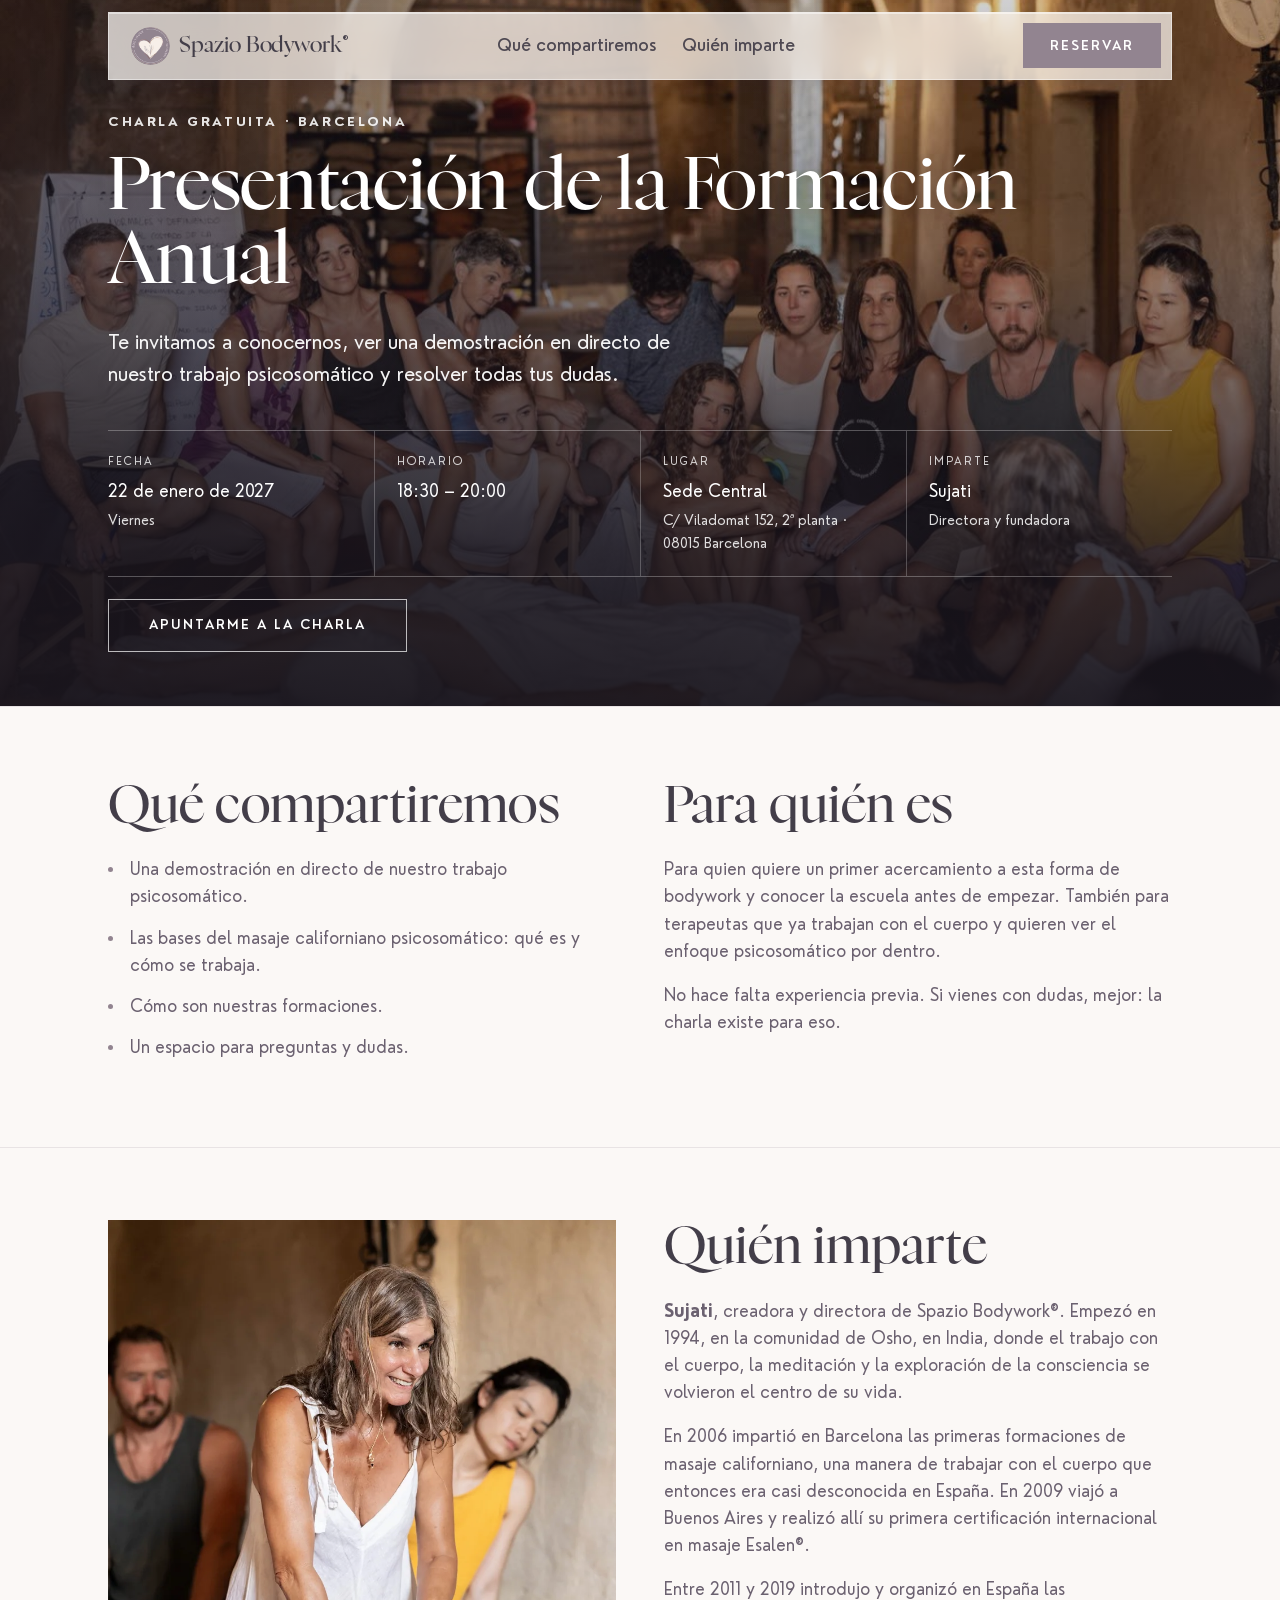
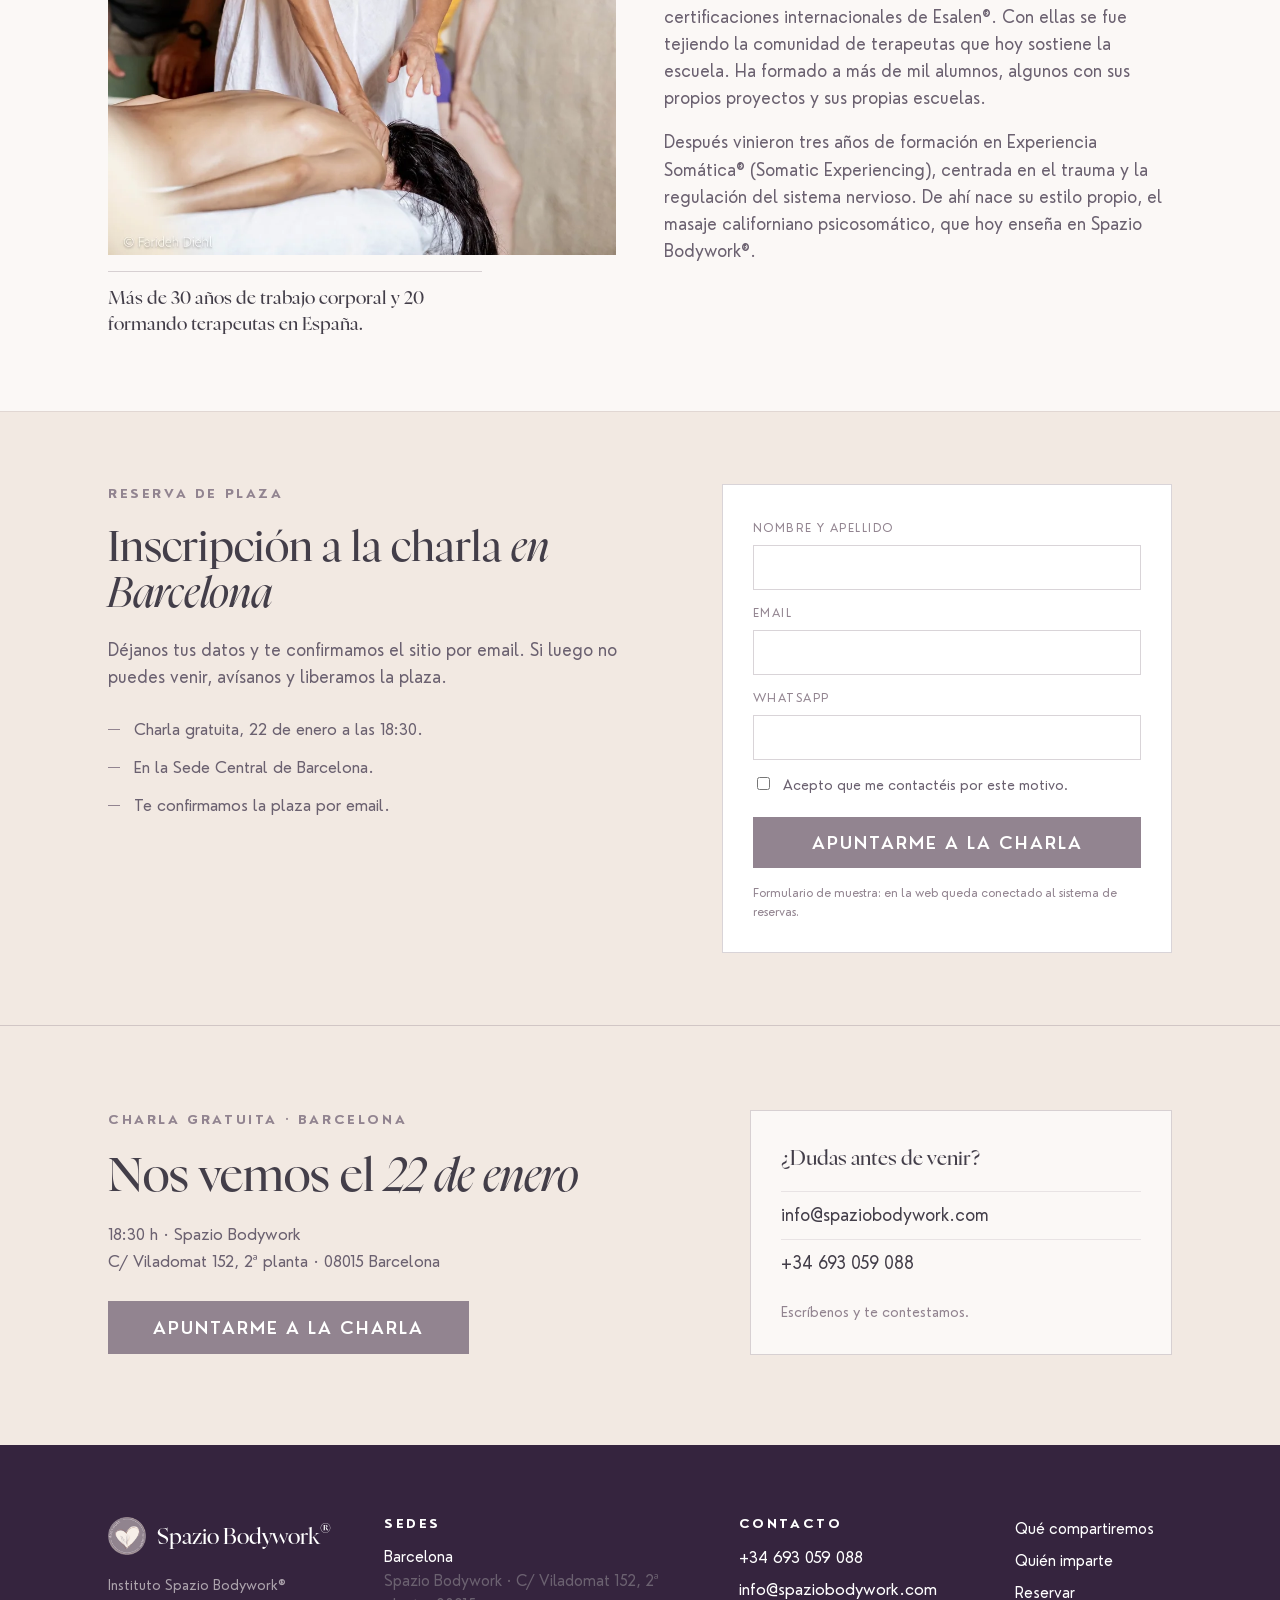
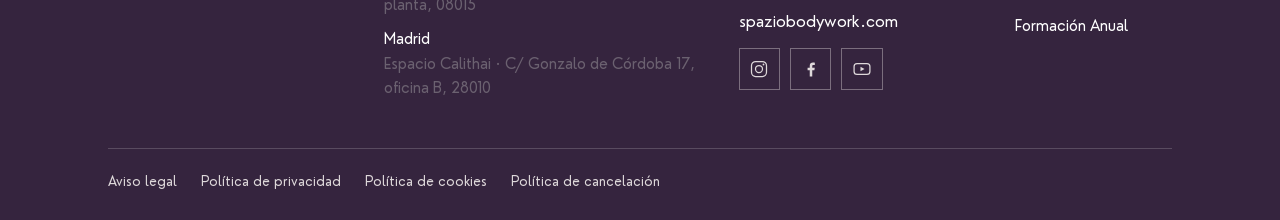
==== commit 2bd6fbbe: "Charla Barcelona: fuera 'Hora y media', titular de seccion 'Que compartiremos' y vinetas nuevas" ====
--- a/charla/index.html
+++ b/charla/index.html
@@ -205,7 +205,7 @@
     <span>Spazio Bodywork<sup>®</sup></span>
   </a>
   <nav class="site-nav" id="site-nav" aria-label="Secciones">
-    <a href="#que-vas-a-ver">Qué vas a ver</a>
+    <a href="#que-vas-a-ver">Qué compartiremos</a>
     <a href="#quien-imparte">Quién imparte</a>
     <a class="nav-cta" href="#reserva">Reservar</a>
   </nav>
@@ -226,7 +226,7 @@
 
     <dl class="datos">
       <div class="dato"><dt>Fecha</dt><dd>22 de enero de 2027<span>Viernes</span></dd></div>
-      <div class="dato"><dt>Horario</dt><dd>18:30 – 20:00<span>Hora y media</span></dd></div>
+      <div class="dato"><dt>Horario</dt><dd>18:30 – 20:00</dd></div>
       <div class="dato"><dt>Lugar</dt><dd>Sede Central<span>C/ Viladomat 152, 2ª planta · 08015 Barcelona</span></dd></div>
       <div class="dato"><dt>Imparte</dt><dd>Sujati<span>Directora y fundadora</span></dd></div>
     </dl>
@@ -237,12 +237,12 @@
   <section class="blk" id="que-vas-a-ver">
     <div class="wrap cols">
       <div>
-        <h2>Qué vas a ver</h2>
+        <h2>Qué compartiremos</h2>
         <ul class="lista">
           <li>Una demostración en directo de nuestro trabajo psicosomático.</li>
           <li>Las bases del masaje californiano psicosomático: qué es y cómo se trabaja.</li>
-          <li>Cómo funciona la formación mensual que empieza en febrero.</li>
-          <li>El espacio para preguntar lo que necesites antes de decidir.</li>
+          <li>Cómo son nuestras formaciones.</li>
+          <li>Un espacio para preguntas y dudas.</li>
         </ul>
       </div>
       <div>
@@ -277,7 +277,7 @@
         <p>Déjanos tus datos y te confirmamos el sitio por email. Si luego no puedes venir, avísanos y liberamos la plaza.</p>
         <ul class="mini">
           <li>Charla gratuita, 22 de enero a las 18:30.</li>
-          <li>Hora y media, en la Sede Central de Barcelona.</li>
+          <li>En la Sede Central de Barcelona.</li>
           <li>Te confirmamos la plaza por email.</li>
         </ul>
       </div>
@@ -346,7 +346,7 @@
       </div>
 
       <nav class="footer-col footer-nav" aria-label="Secciones">
-        <a href="#que-vas-a-ver">Qué vas a ver</a>
+        <a href="#que-vas-a-ver">Qué compartiremos</a>
         <a href="#quien-imparte">Quién imparte</a>
         <a href="#reserva">Reservar</a>
         <a href="../formacion-anual/">Formación Anual</a>
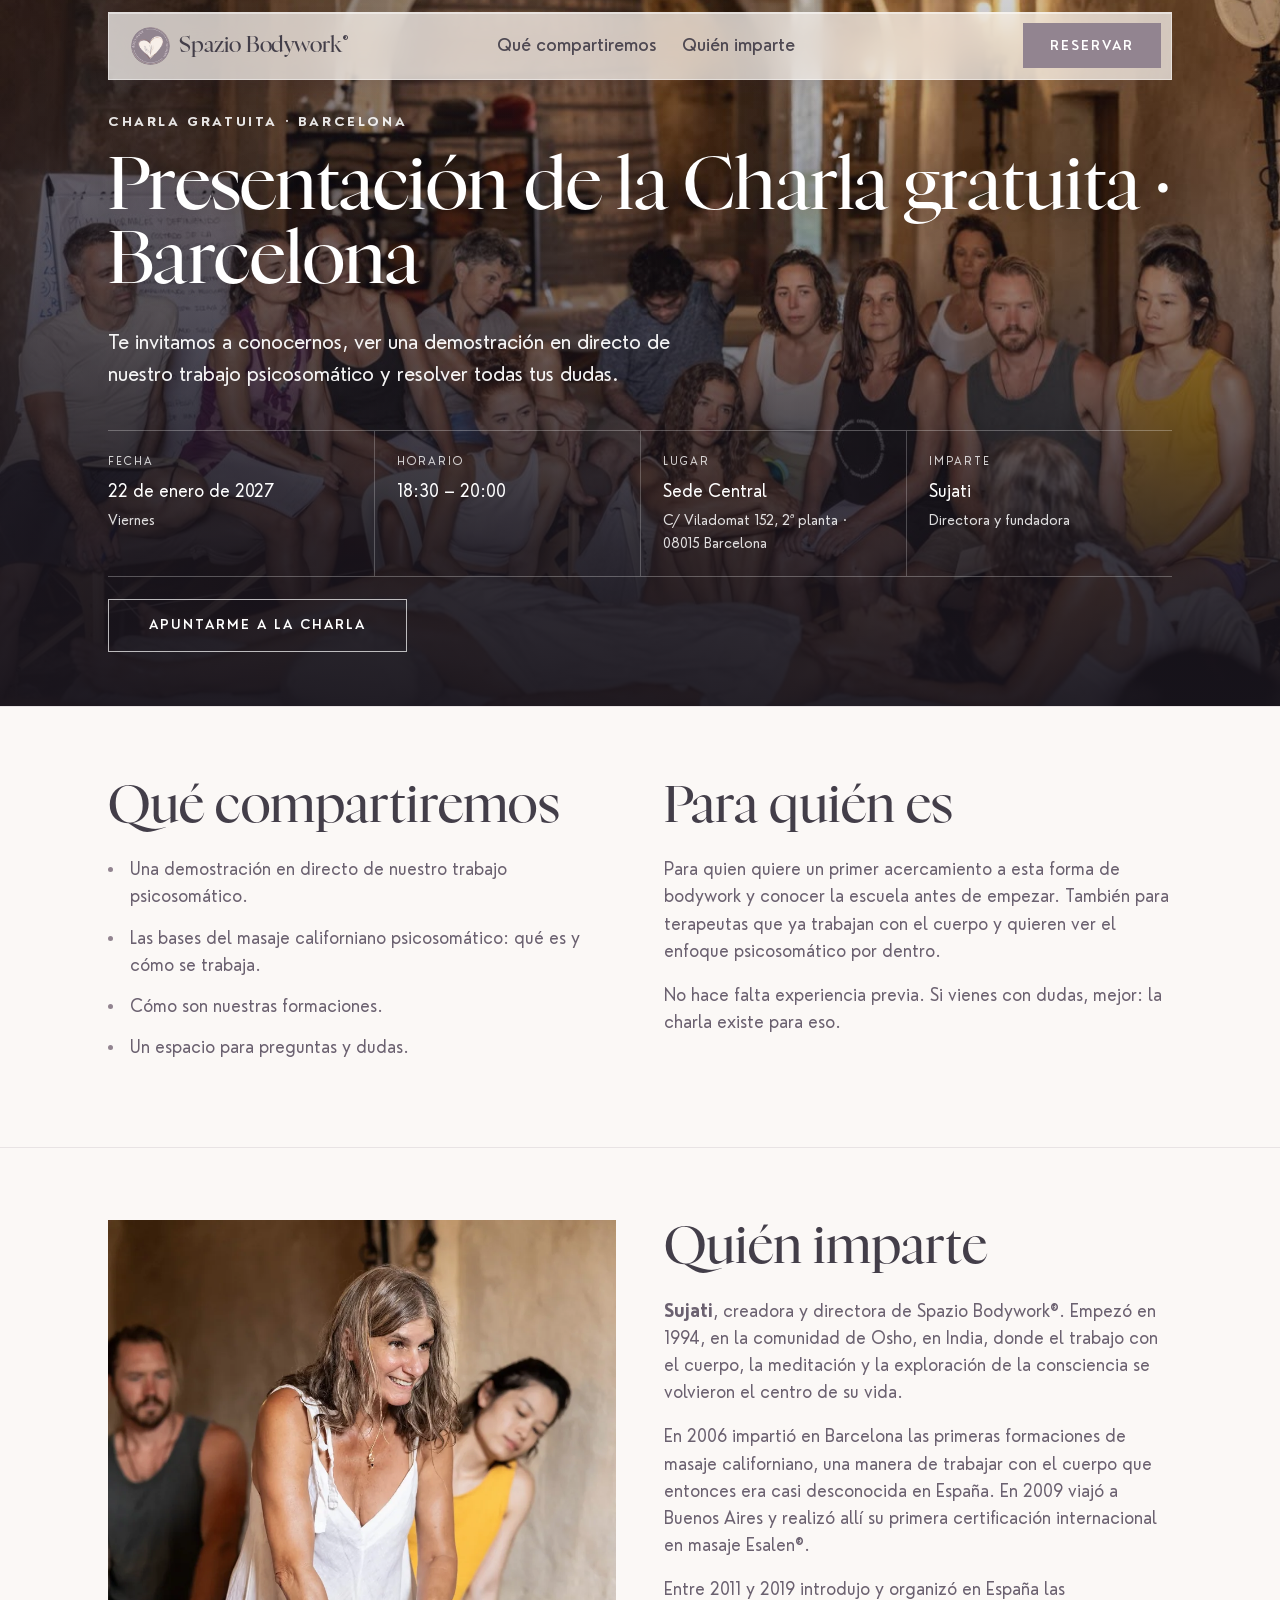
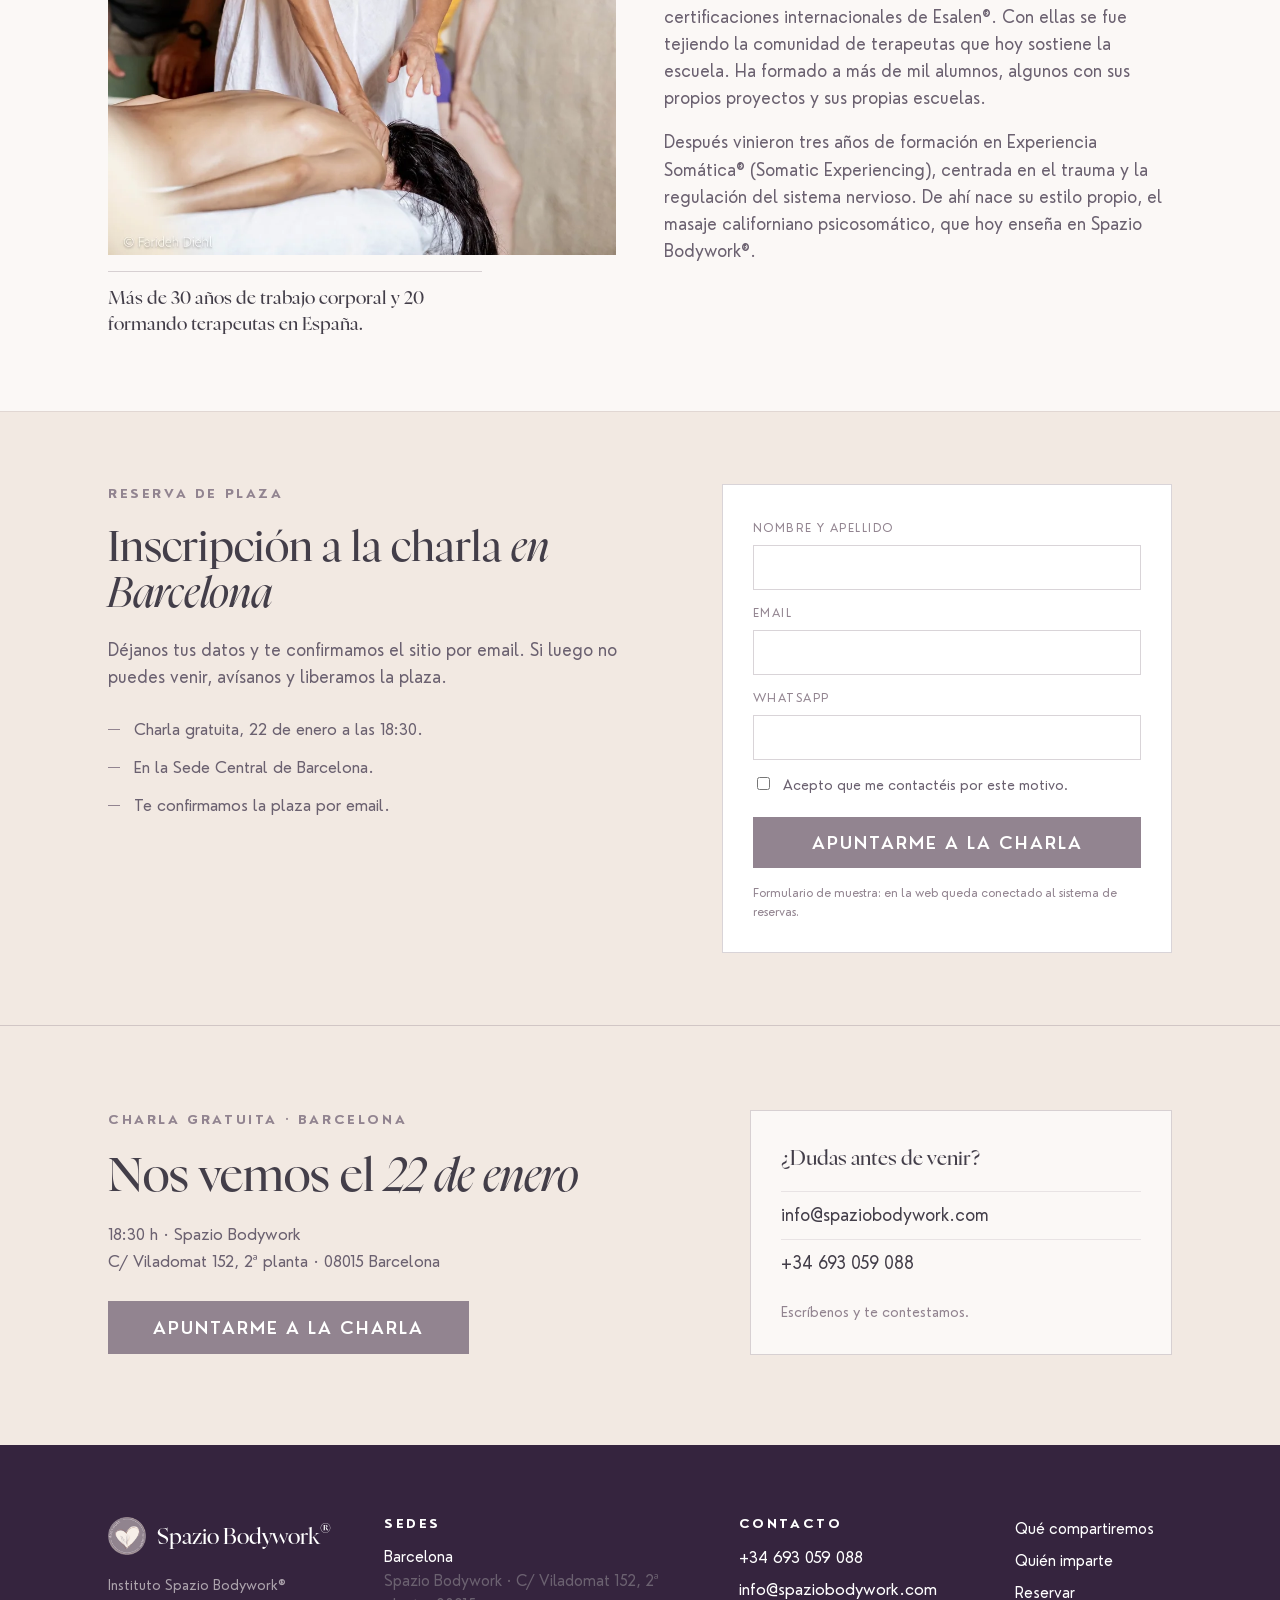
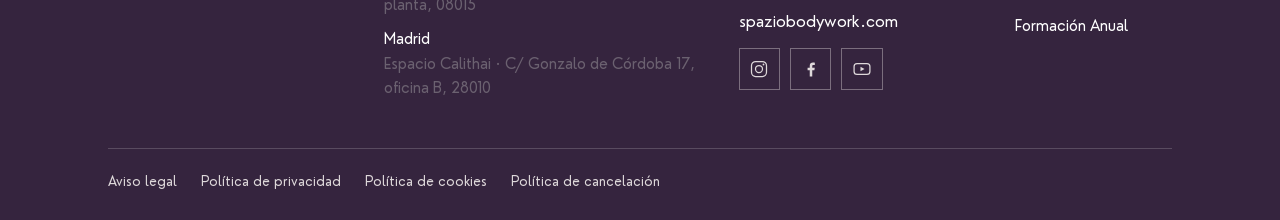
==== commit 2f03abb6: "Charla: el h1 pasa a 'Presentación de la Charla gratuita · Barcelona'" ====
--- a/charla/index.html
+++ b/charla/index.html
@@ -221,7 +221,7 @@
     <div class="hero-scrim"></div>
     <div class="hero-inner">
     <p class="label">Charla gratuita · Barcelona</p>
-    <h1>Presentación de la Formación Anual</h1>
+    <h1>Presentación de la Charla gratuita · Barcelona</h1>
     <p class="lead">Te invitamos a conocernos, ver una demostración en directo de nuestro trabajo psicosomático y resolver todas tus dudas.</p>
 
     <dl class="datos">
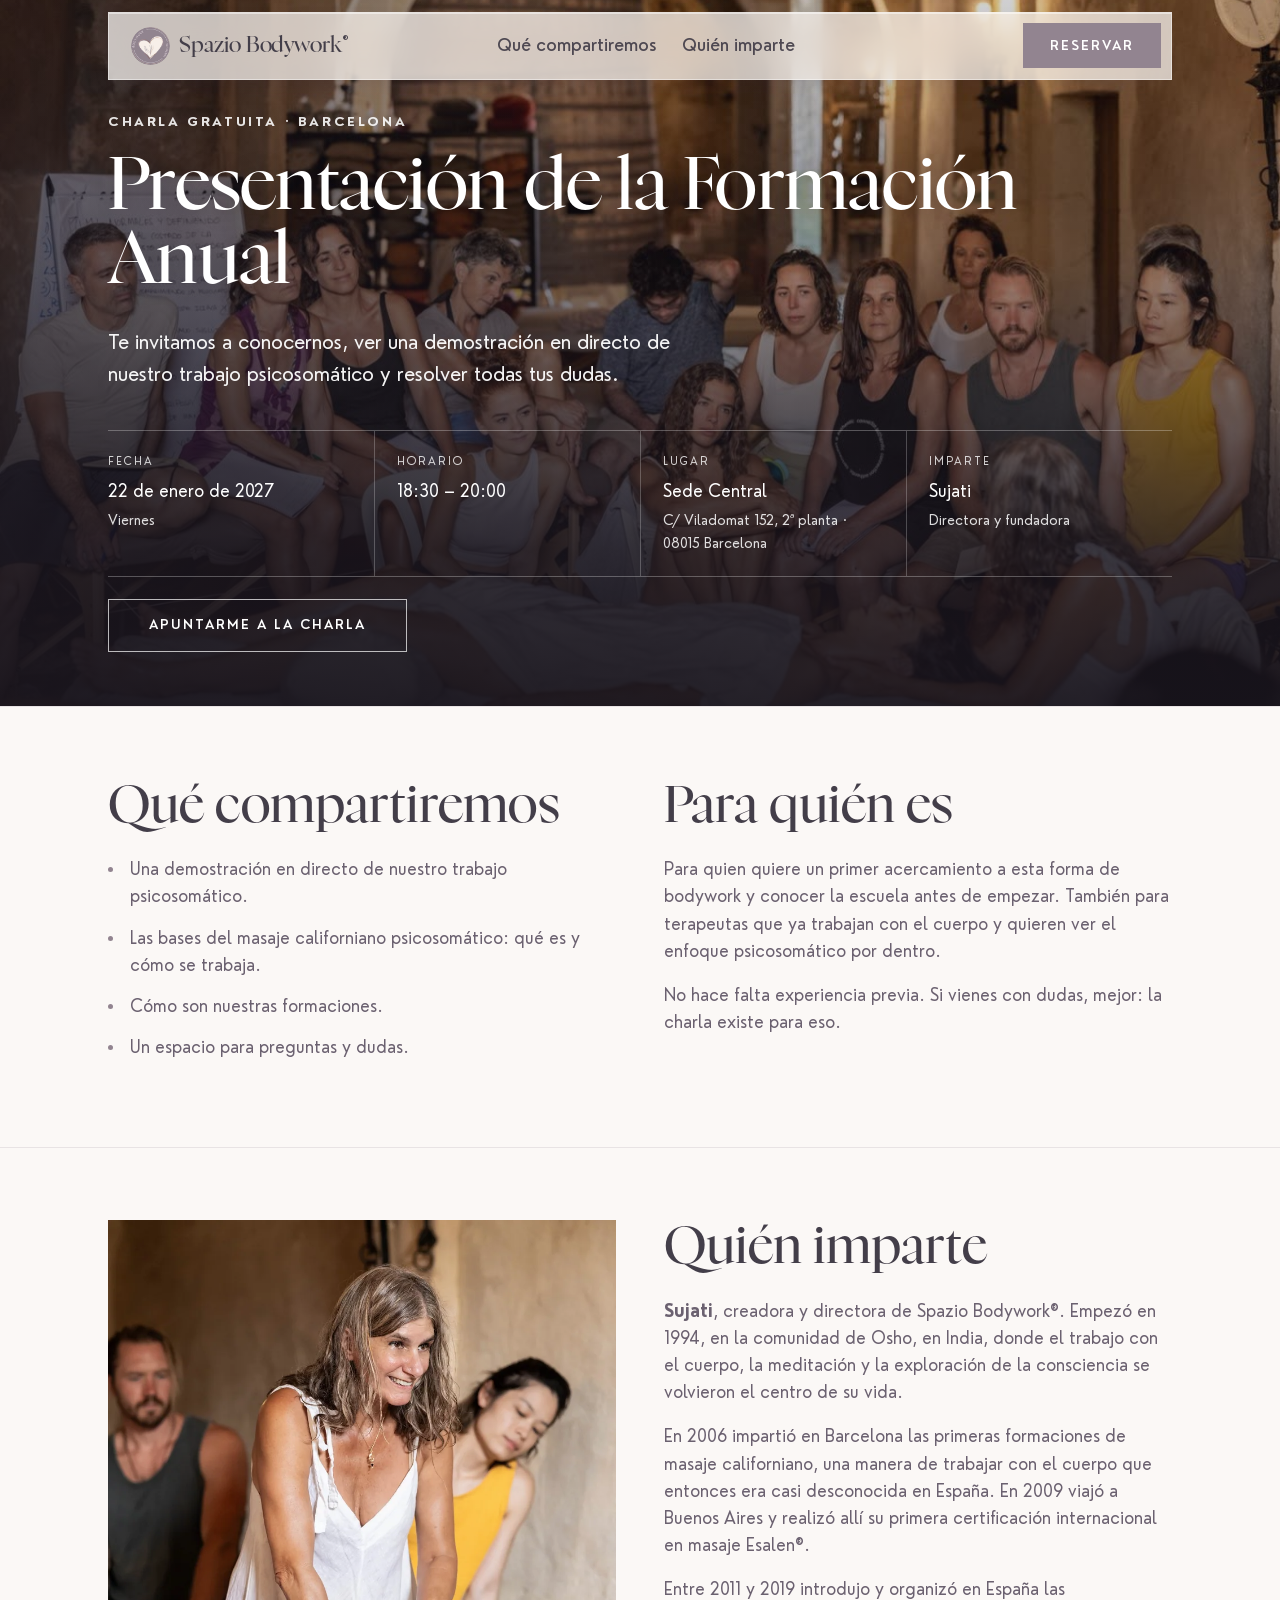
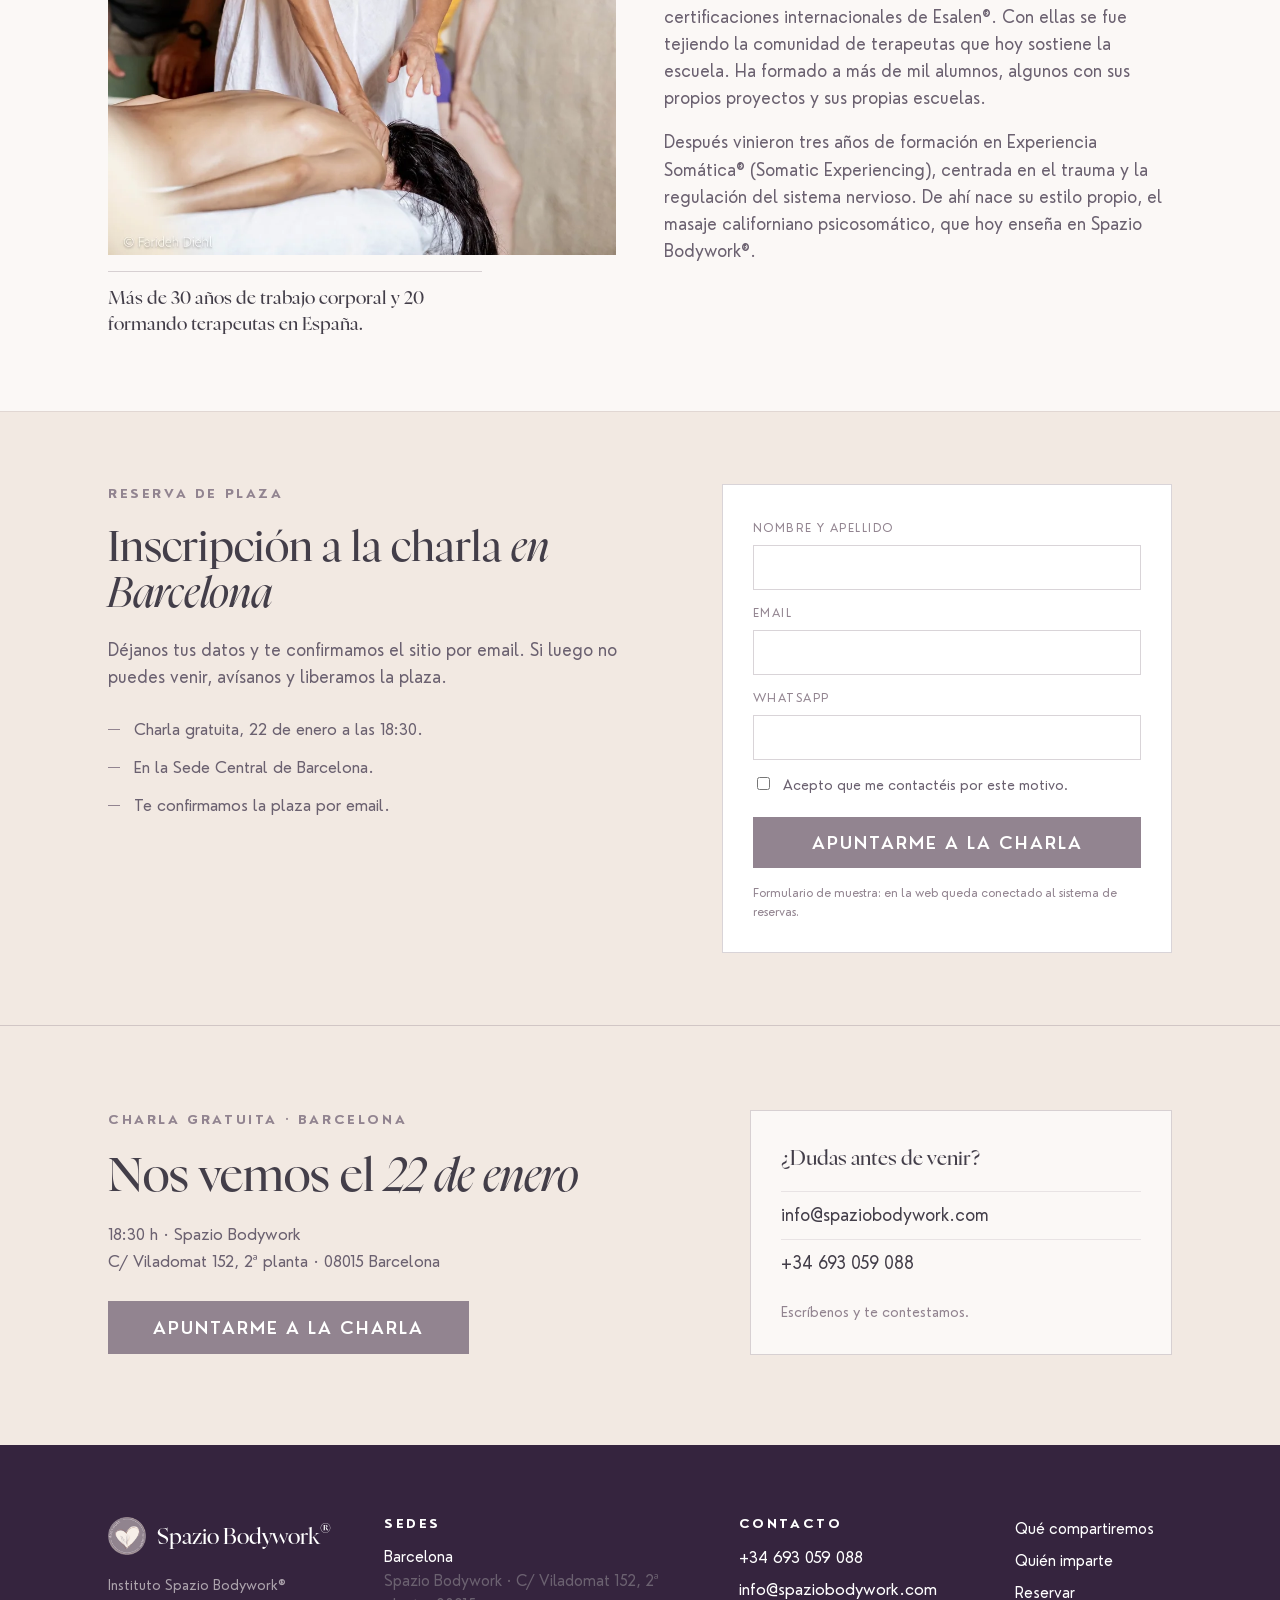
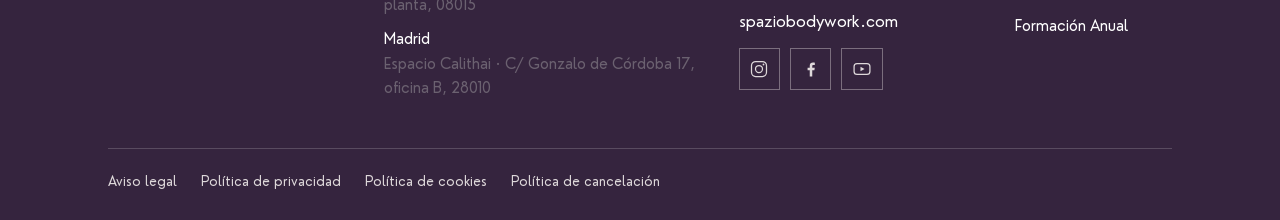
==== commit aed96e40: "Charla: el h1 vuelve a 'Presentación de la Formación Anual'" ====
--- a/charla/index.html
+++ b/charla/index.html
@@ -221,7 +221,7 @@
     <div class="hero-scrim"></div>
     <div class="hero-inner">
     <p class="label">Charla gratuita · Barcelona</p>
-    <h1>Presentación de la Charla gratuita · Barcelona</h1>
+    <h1>Presentación de la Formación Anual</h1>
     <p class="lead">Te invitamos a conocernos, ver una demostración en directo de nuestro trabajo psicosomático y resolver todas tus dudas.</p>
 
     <dl class="datos">
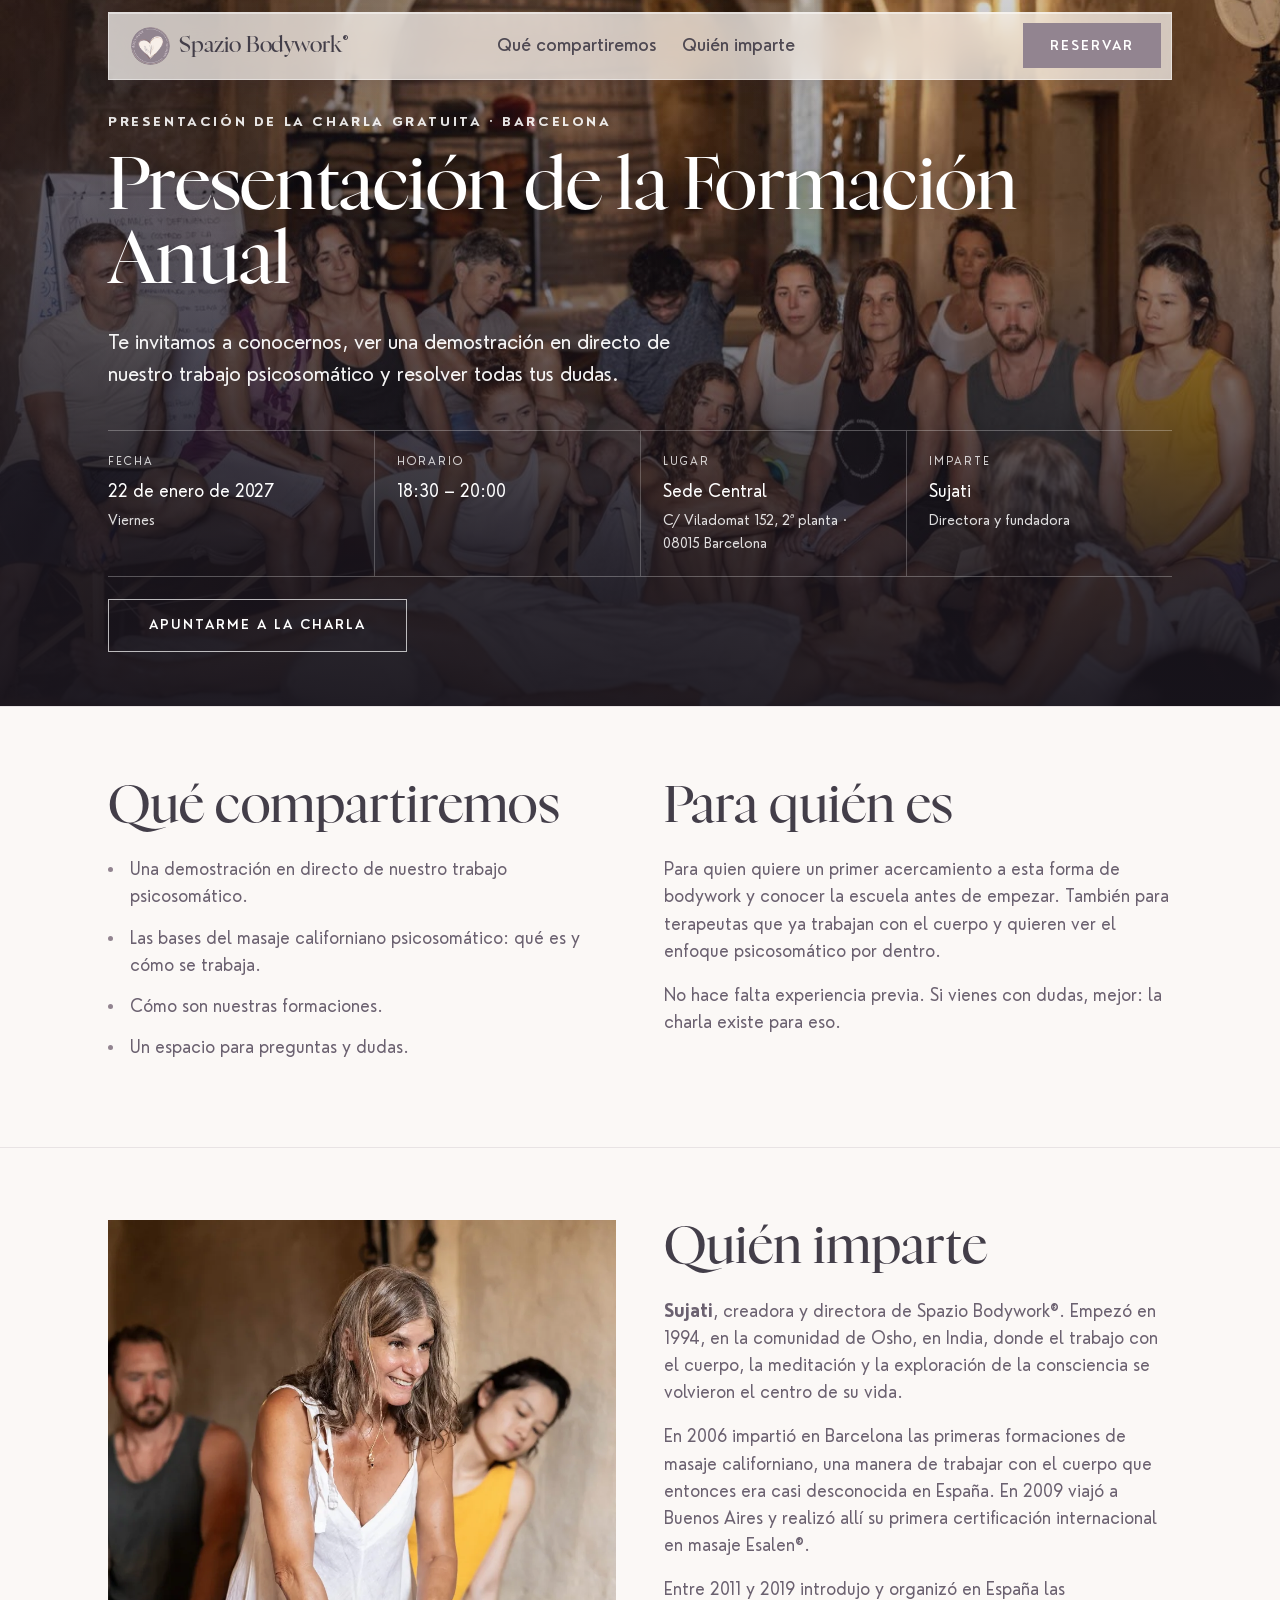
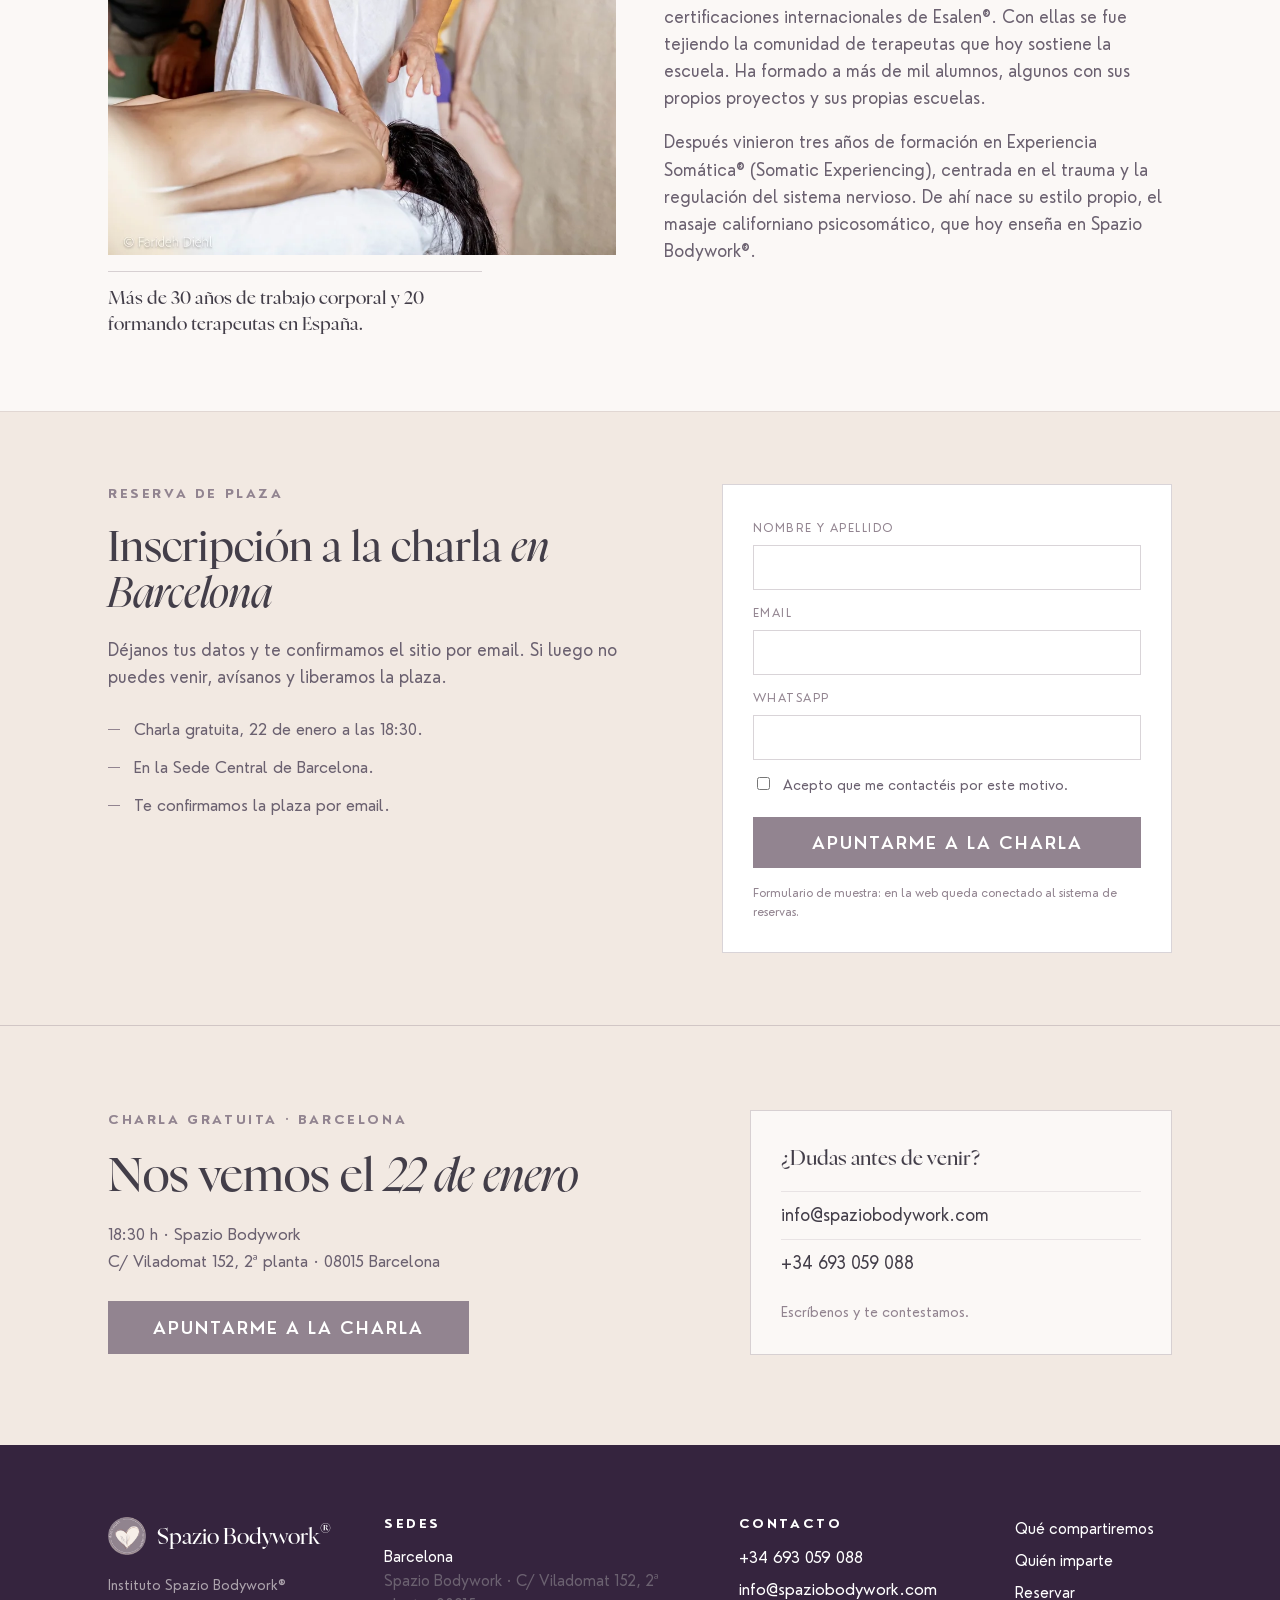
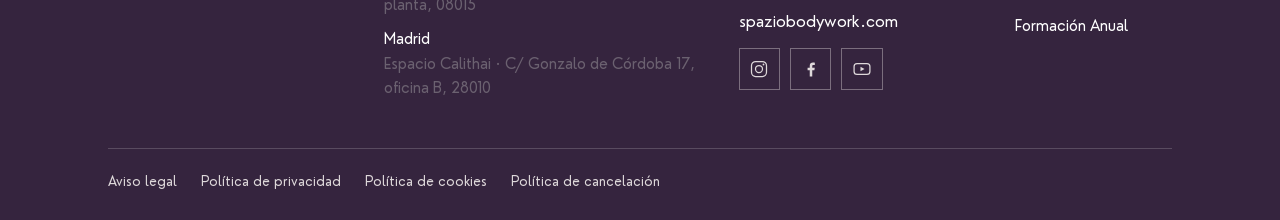
==== commit f9fbcd3e: "Charla: el antetitulo pasa a 'Presentacion de la Charla gratuita - Barcelona'" ====
--- a/charla/index.html
+++ b/charla/index.html
@@ -59,6 +59,7 @@
   .hero h1{color:#fff;max-width:24ch;text-shadow:0 1px 24px rgba(0,0,0,.25)}
   .hero .lead{color:rgba(255,255,255,.95);max-width:52ch}
   .label{font-weight:700;font-size:.8125rem;letter-spacing:.2em;text-transform:uppercase;color:var(--mauve);margin:0 0 22px}
+  .nw{white-space:nowrap}
   h1{font-family:var(--serif);font-weight:400;font-size:clamp(2.4rem,1.2rem + 4.2vw,5.6rem);line-height:1.02;letter-spacing:-.01em;margin:0;max-width:22ch;color:var(--plum)}
   h1 em{font-style:italic}
   .lead{font-size:1.25rem;line-height:1.6;max-width:54ch;margin:26px 0 0;color:var(--plum-soft)}
@@ -220,7 +221,7 @@
     <img class="hero-img" src="img/charla-hero.jpg" alt="Sujati acompañando una práctica de masaje californiano ante un grupo alumnos" fetchpriority="high">
     <div class="hero-scrim"></div>
     <div class="hero-inner">
-    <p class="label">Charla gratuita · Barcelona</p>
+    <p class="label">Presentación de la <span class="nw">Charla gratuita · Barcelona</span></p>
     <h1>Presentación de la Formación Anual</h1>
     <p class="lead">Te invitamos a conocernos, ver una demostración en directo de nuestro trabajo psicosomático y resolver todas tus dudas.</p>
 
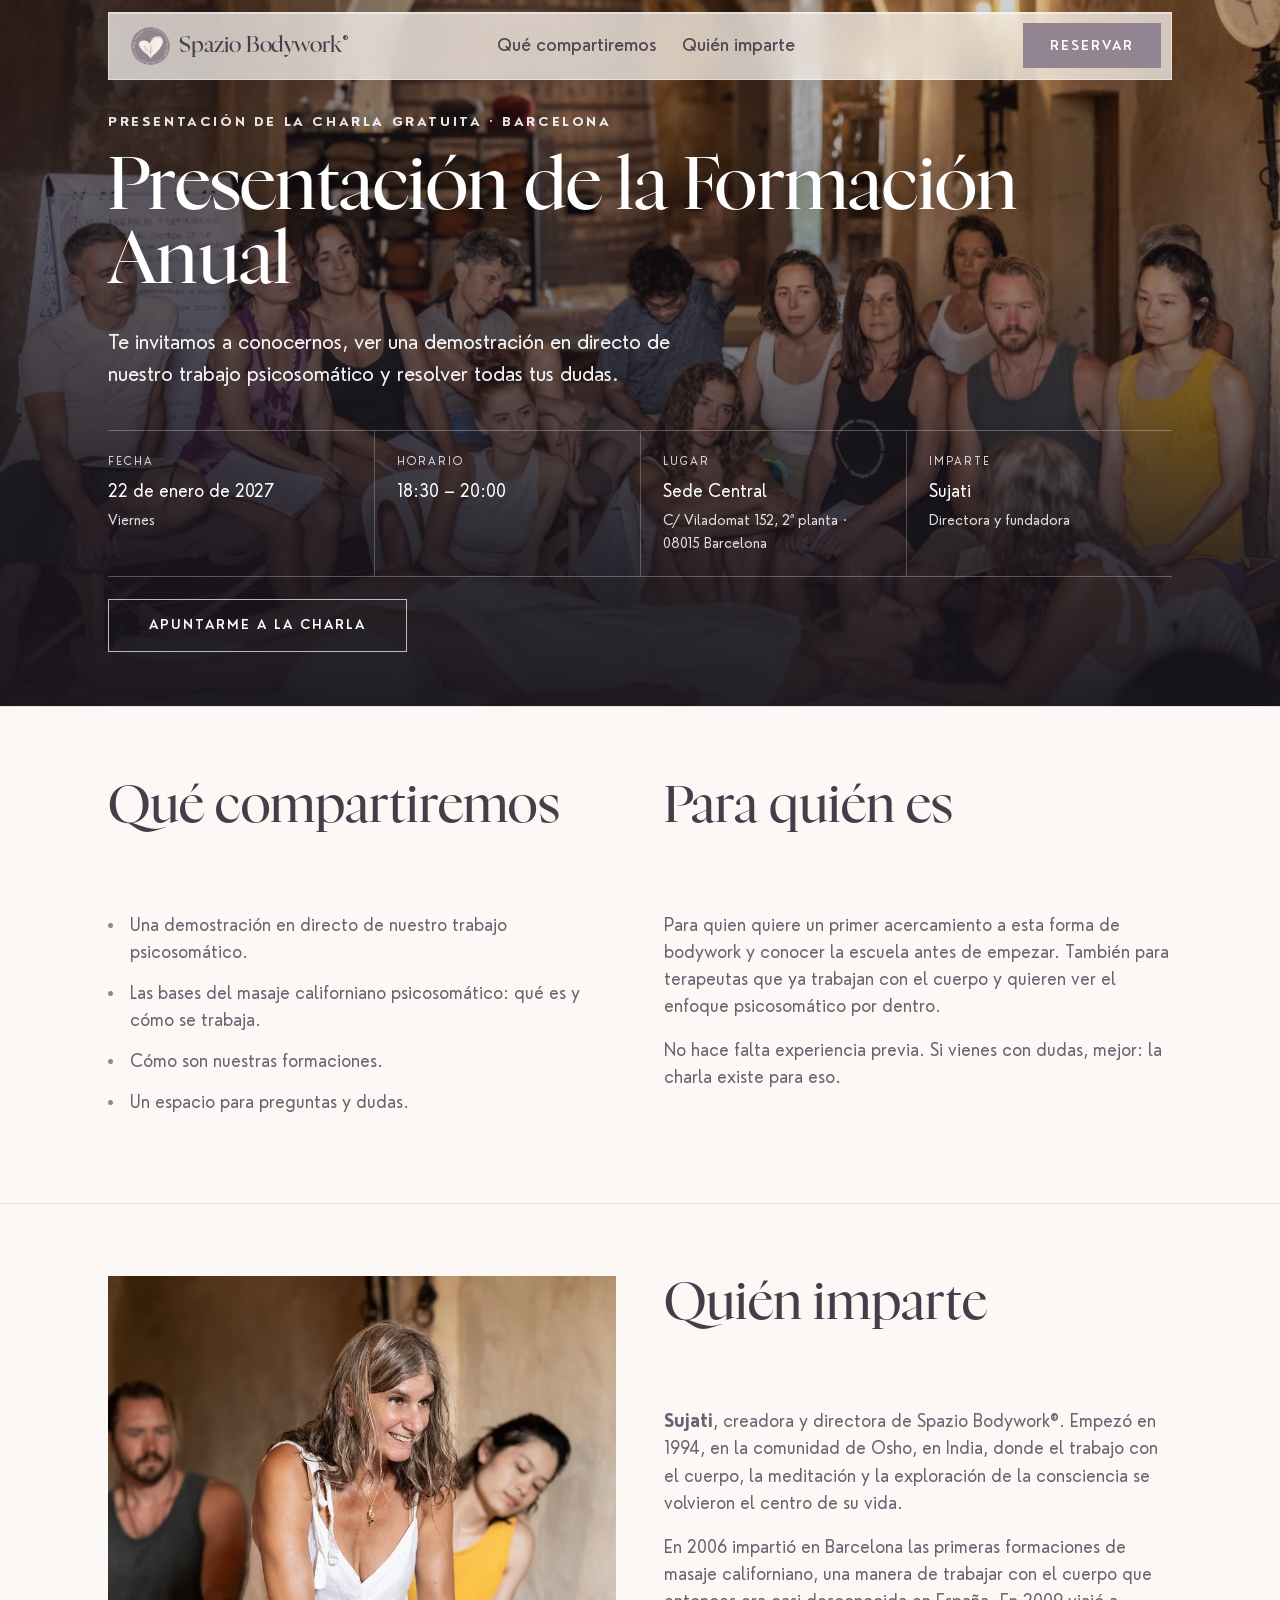
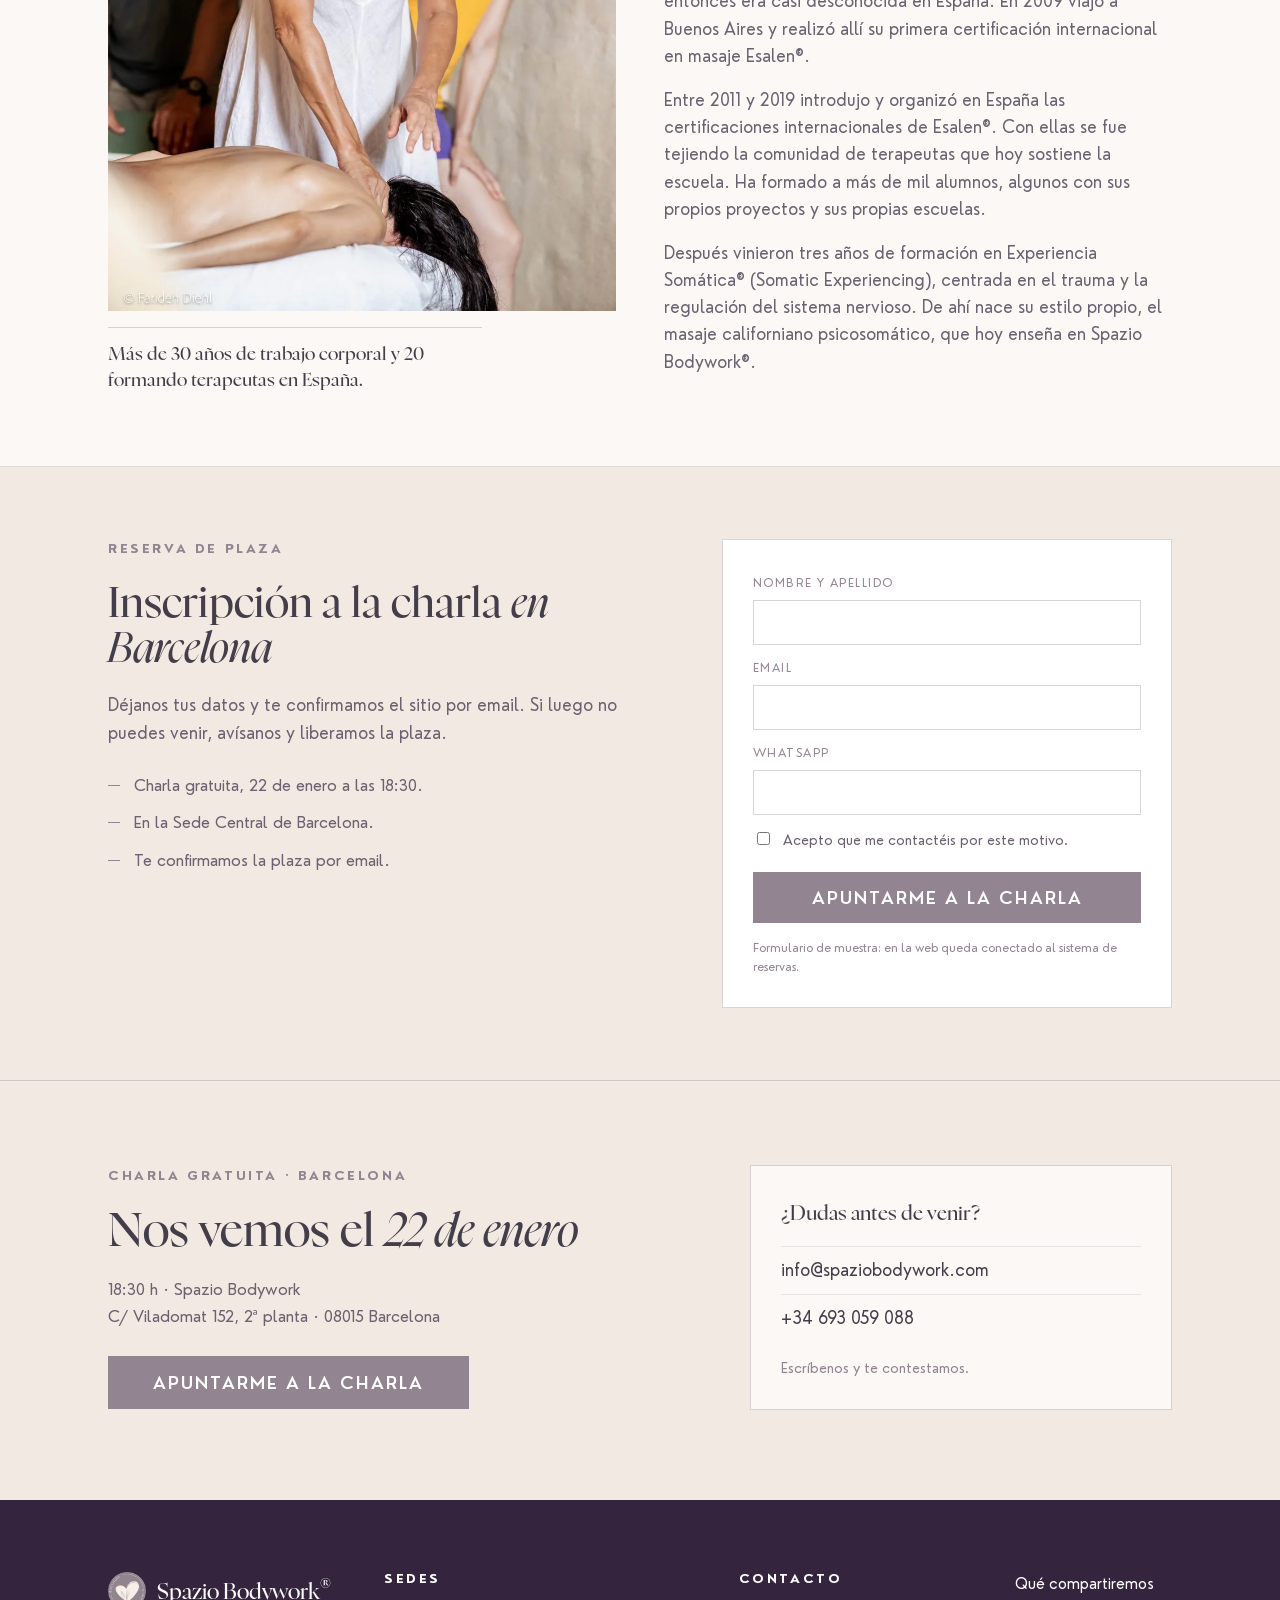
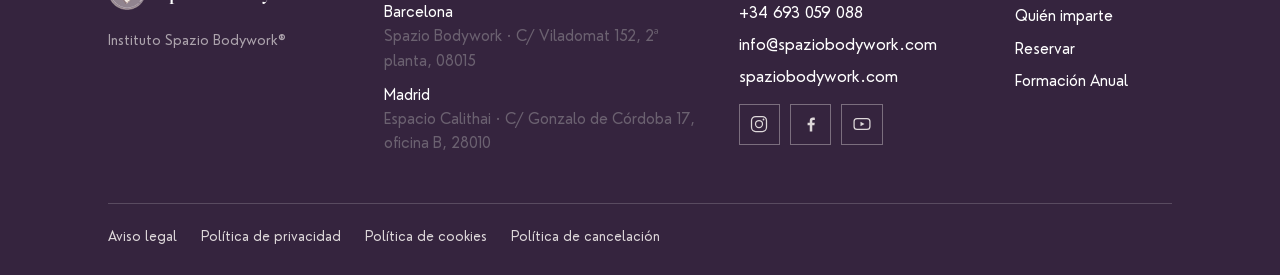
==== commit be06473c: "Charla: alinear los titulares de las dos columnas" ====
--- a/charla/index.html
+++ b/charla/index.html
@@ -73,6 +73,7 @@
   section.blk{padding:72px 0;border-top:1px solid var(--line-soft);scroll-margin-top:96px}
   h2{font-family:var(--serif);font-weight:400;font-size:clamp(2.1rem,1.6rem + 2vw,3.6rem);line-height:1.08;letter-spacing:0;margin:0 0 22px;color:var(--plum);max-width:26ch}
   .cols{display:grid;grid-template-columns:minmax(0,1fr) minmax(0,1fr);gap:48px}
+  @media (min-width:901px){.cols h2{min-height:2.16em}}
   ul.lista{list-style:none;margin:0;padding:0}
   ul.lista li{position:relative;padding:0 0 14px 22px;color:var(--plum-soft)}
   ul.lista li:before{content:"";position:absolute;left:0;top:11px;width:5px;height:5px;border-radius:50%;background:var(--mauve)}
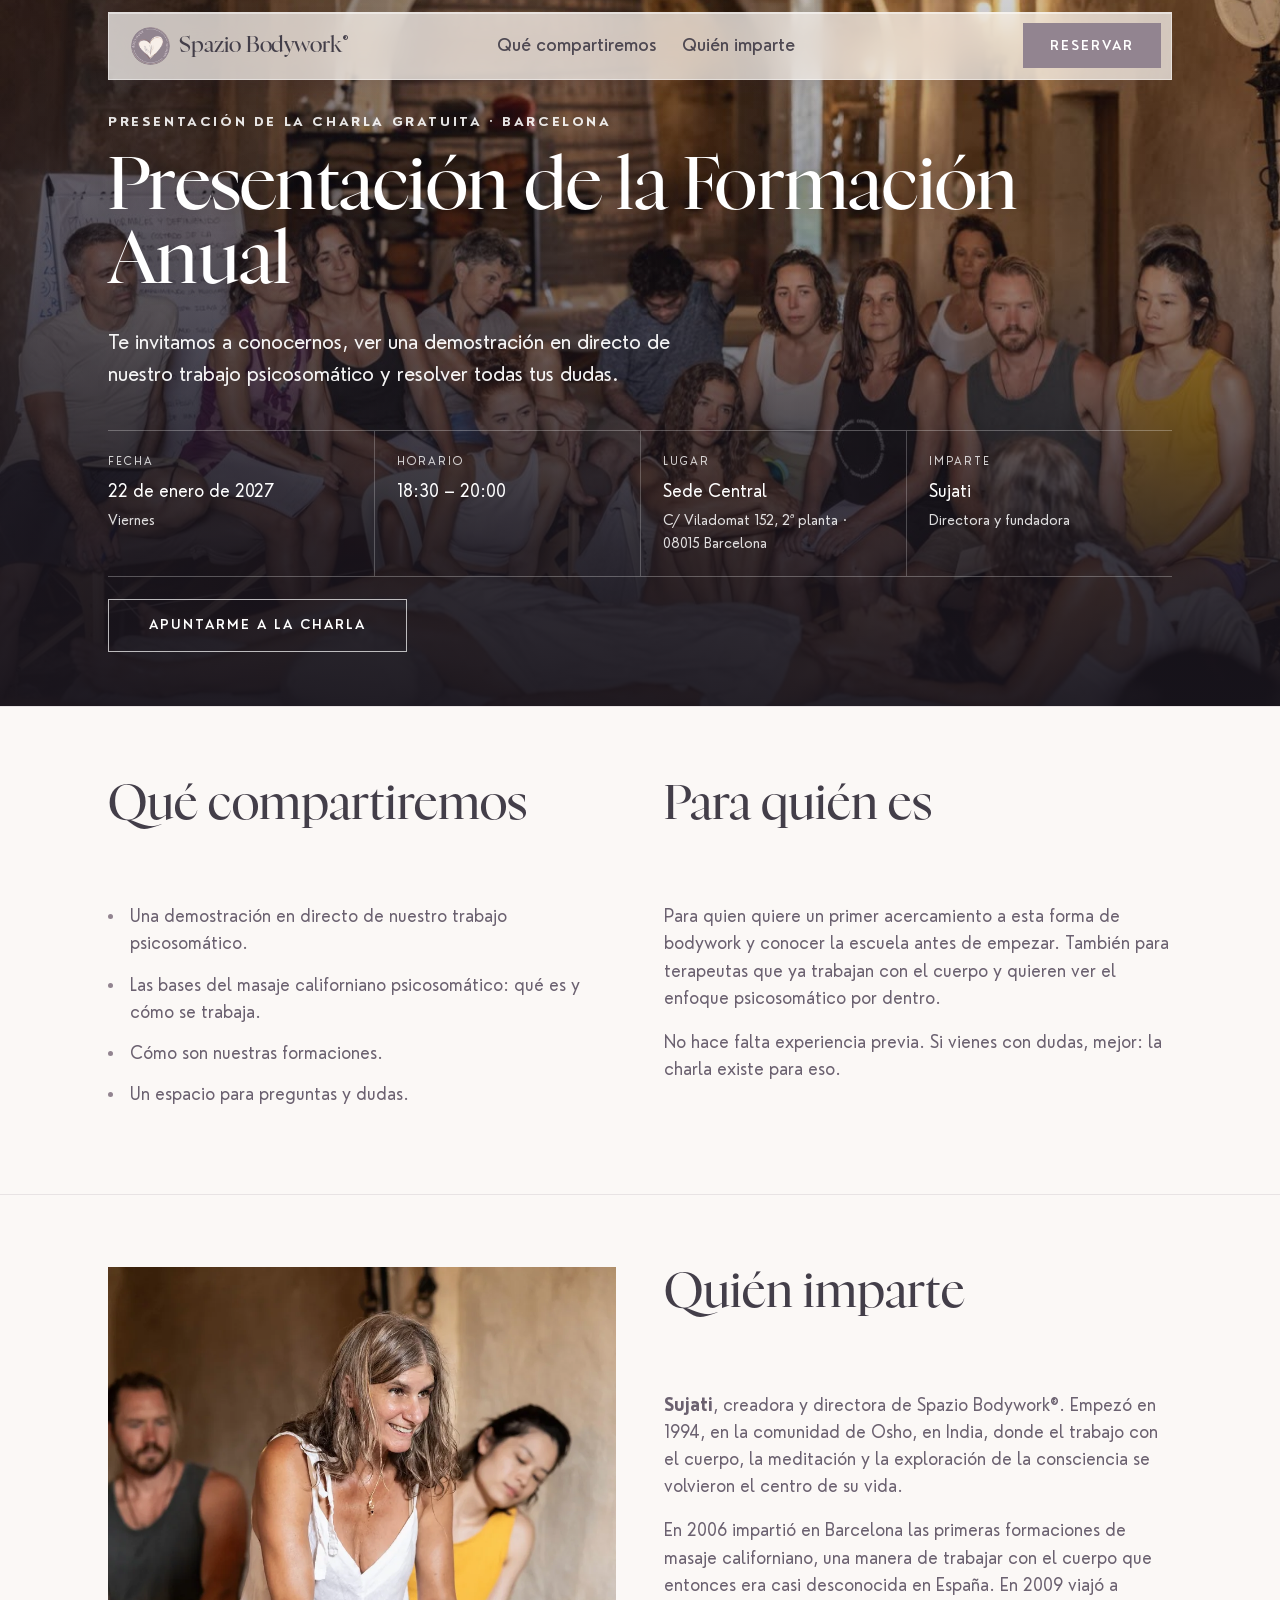
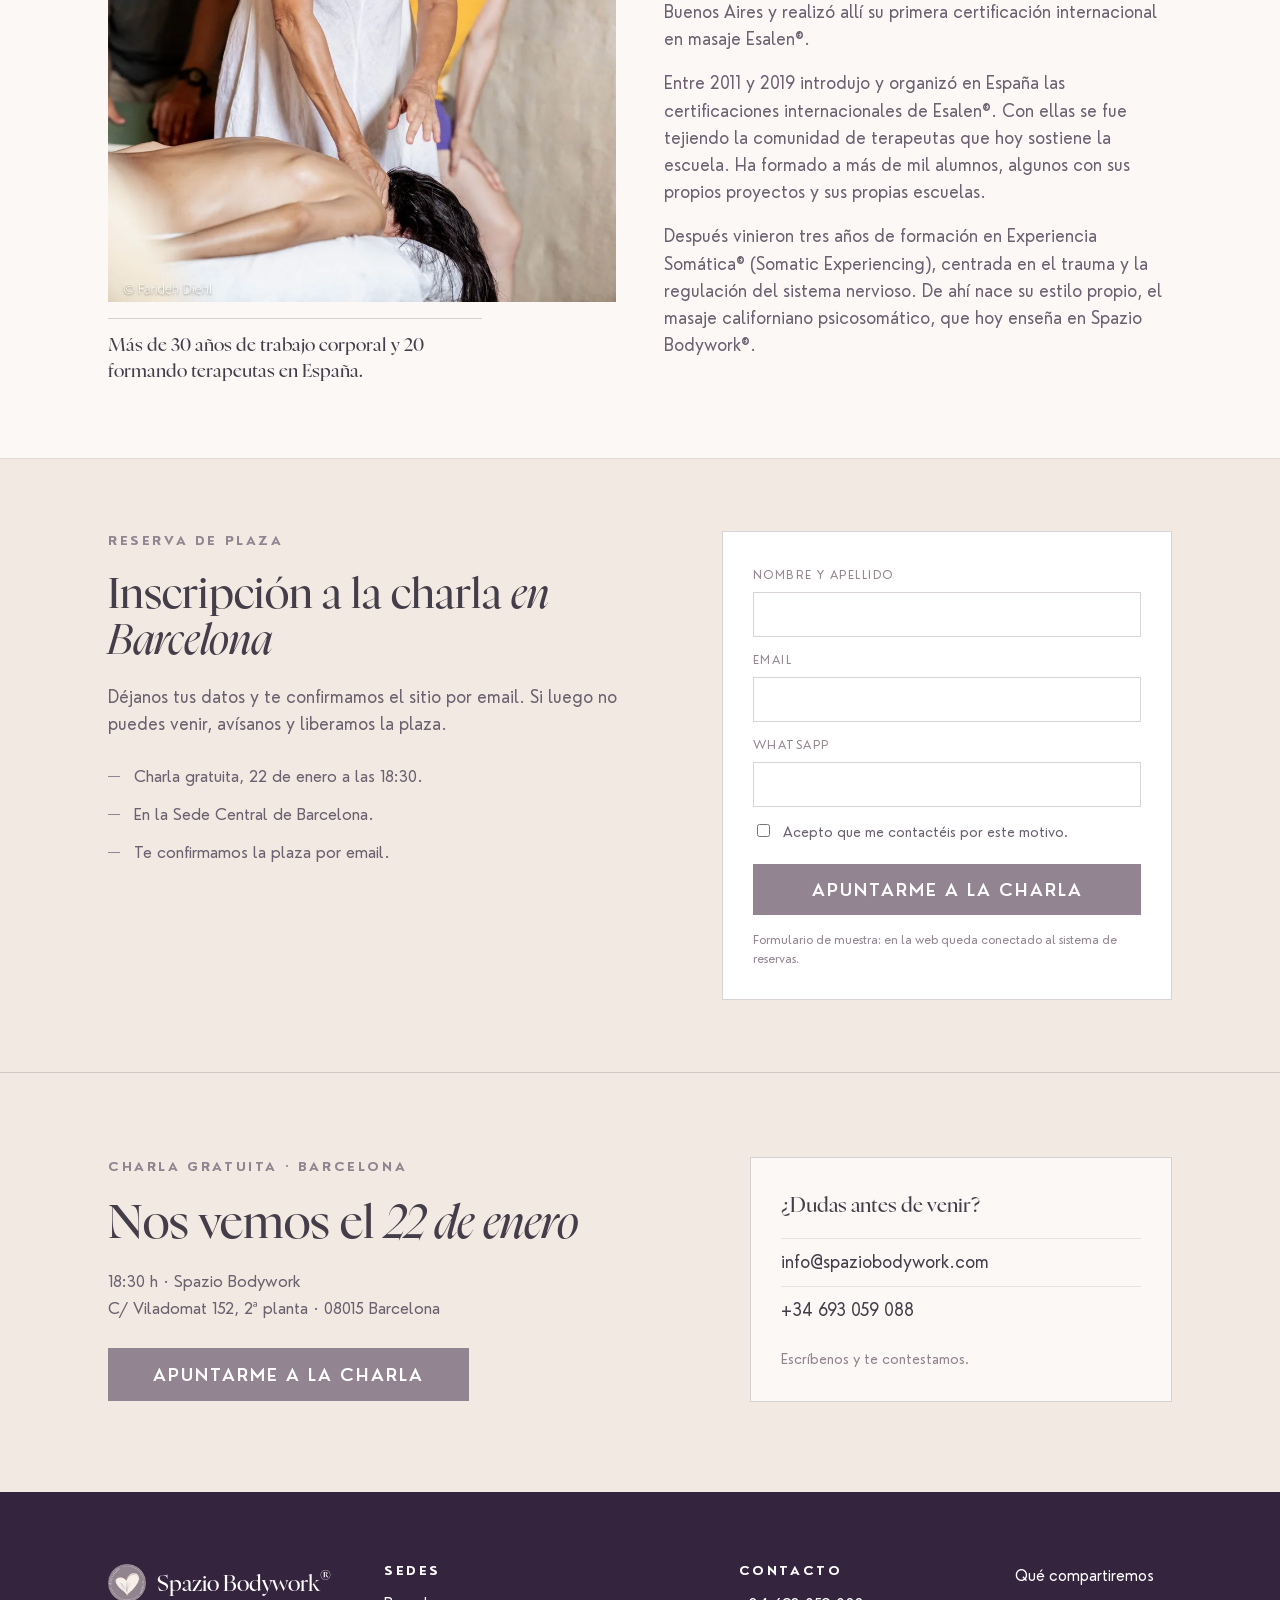
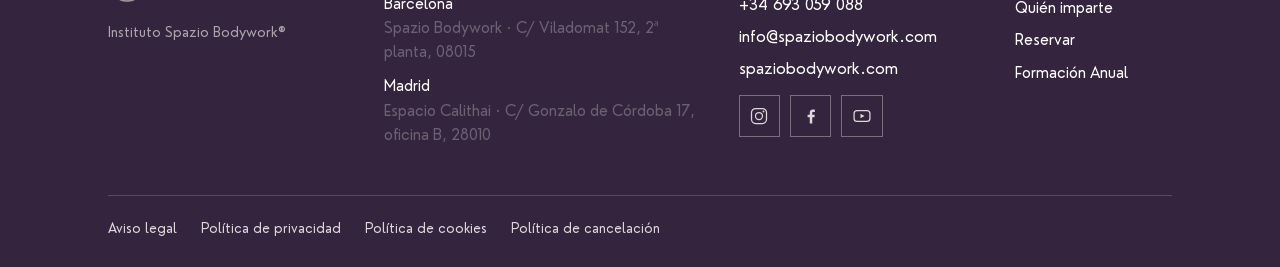
==== commit c4082658: "Charla: titulares de las dos columnas en una sola linea" ====
--- a/charla/index.html
+++ b/charla/index.html
@@ -73,7 +73,7 @@
   section.blk{padding:72px 0;border-top:1px solid var(--line-soft);scroll-margin-top:96px}
   h2{font-family:var(--serif);font-weight:400;font-size:clamp(2.1rem,1.6rem + 2vw,3.6rem);line-height:1.08;letter-spacing:0;margin:0 0 22px;color:var(--plum);max-width:26ch}
   .cols{display:grid;grid-template-columns:minmax(0,1fr) minmax(0,1fr);gap:48px}
-  @media (min-width:901px){.cols h2{min-height:2.16em}}
+  @media (min-width:901px){.cols h2{min-height:2.16em;font-size:clamp(2.1rem,1.6rem + 1.7vw,3.25rem)}}
   ul.lista{list-style:none;margin:0;padding:0}
   ul.lista li{position:relative;padding:0 0 14px 22px;color:var(--plum-soft)}
   ul.lista li:before{content:"";position:absolute;left:0;top:11px;width:5px;height:5px;border-radius:50%;background:var(--mauve)}
